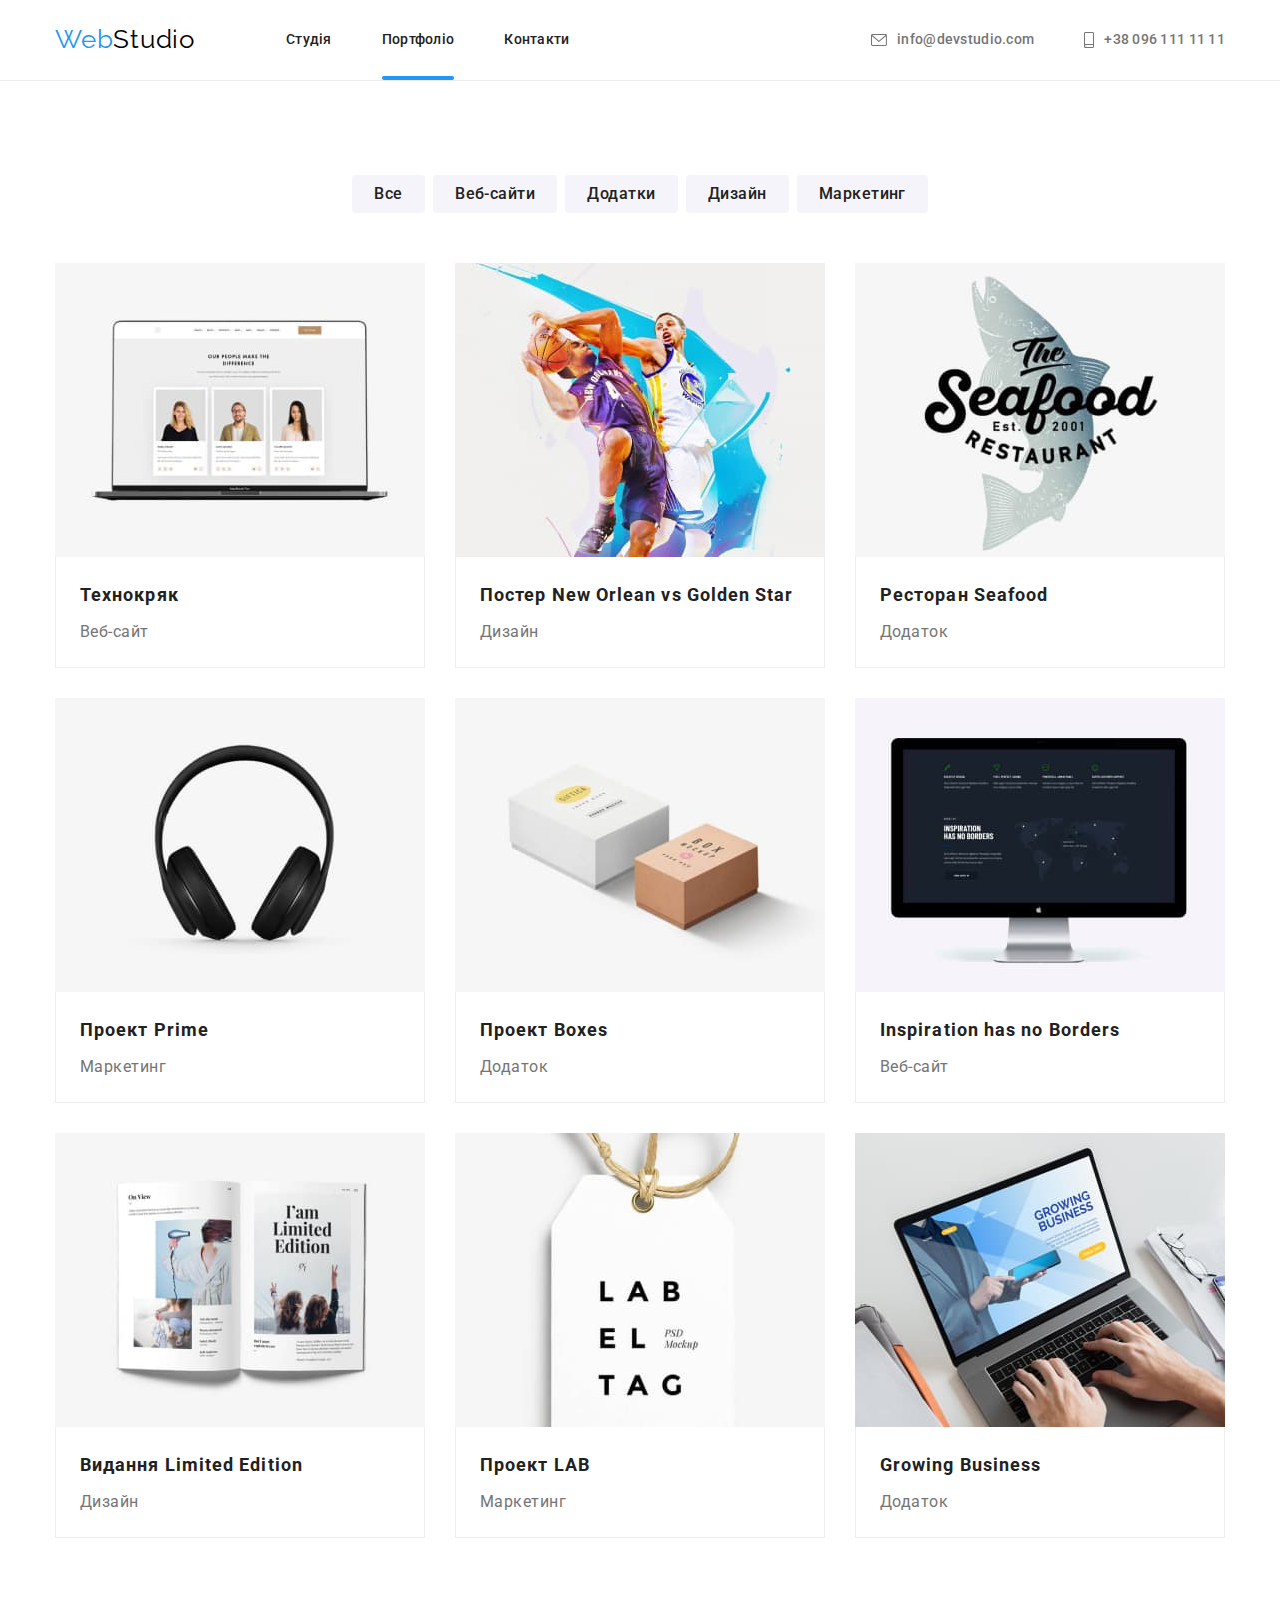
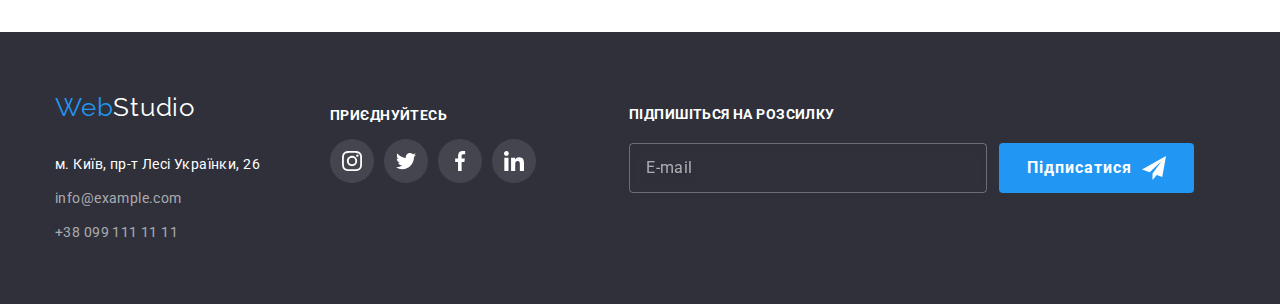
==== portfolio.html @ c50fd0b0 "Скопированы файлы с hw7" ====
<!DOCTYPE html>
<html lang="ru">

<head>
  <meta charset="UTF-8" />
  <meta http-equiv="X-UA-Compatible" content="IE=edge" />
  <meta name="viewport" content="width=device-width, initial-scale=1.0" />
  <title>Document</title>
  <link rel="preconnect" href="https://fonts.googleapis.com" />
  <link rel="preconnect" href="https://fonts.gstatic.com" crossorigin />
  <link href="https://fonts.googleapis.com/css2?family=Raleway:wght@700&family=Roboto:wght@400;500;700;900&display=swap"
    rel="stylesheet" />
  <link rel="stylesheet"
    href="https://cdnjs.cloudflare.com/ajax/libs/modern-normalize/1.0.0/modern-normalize.min.css" />
  <link rel="stylesheet" href="./css/main.min.css" />
</head>

<body>
  <!-- Основная шапка сайта -->
  <header class="header">
    <div class="container header__container">
      <a class="header__logo logo" href="./index.html">Web<span class="logo__part--black">Studio</span></a>
      <nav class="navigation">
        <ul class="navigation__list">
          <li><a class="navigation__link" href="./index.html">Студія</a></li>
          <li><a class="navigation__link navigation__link--current" href="">Портфоліо</a></li>
          <li><a class="navigation__link" href="">Контакти</a></li>
        </ul>
      </nav>
      <ul class="header__contacts contacts">
        <li>
          <a class="contacts__link" href="mailto:info@devstudio.com">
            <svg class="contacts__icon" width="16" height="12">
              <use href="./images/symbol-defs.svg#icon-letter"></use>
            </svg>
            info@devstudio.com</a>
        </li>
        <li><a class="contacts__link" href="tel:+380961111111">
            <svg class="contacts__icon" width="10" height="16">
              <use href="./images/symbol-defs.svg#icon-phone"></use>
            </svg>
            +38 096 111 11 11</a></li>
      </ul>
    </div>
  </header>
  <!-- Основной контент сайта -->
  <main>
    <section class="portfolio">
      <div class="container">
        <h1 class="portfolio__title is-hidden">Проекти</h1>
        <ul class="portfolio__btn-list btn-list">
          <li class="btn-list__item"><button type="button" class="button button__filter">Все</button></li>
          <li class="btn-list__item"><button type="button" class="button button__filter">Веб-сайти</button></li>
          <li class="btn-list__item"><button type="button" class="button button__filter">Додатки</button></li>
          <li class="btn-list__item"><button type="button" class="button button__filter">Дизайн</button></li>
          <li class="btn-list__item"><button type="button" class="button button__filter">Маркетинг</button></li>
        </ul>
        <ul class="portfolio__projects projects-list">
          <li class="projects-list__item">
            <a class="projects-list__link" href="">
              <div class="projects-list__holder">
                <img src="./images/img.jpg" alt="Экран ноутбука" width="370" />
                <div class="projects-list__overlay">
                  <p class="projects-list__overlay-text">Ресурс пропонує комплексні пропозиції з різним рівнем
                    функціоналу та сервісів.
                    Все це дозволить
                    відвідувачу отримати
                    вичерпні відомості про компанію чи приватну особу.</p>
                </div>
              </div>
              <div class="projects-list__box">
                <h2 class="projects-list__title">Технокряк</h2>
                <p class="projects-list__text">Веб-сайт</p>
              </div>
            </a>
          </li>
          <li class="projects-list__item">
            <a href="" class="projects-list__link">
              <div class="projects-list__holder"><img src="./images/img-1.jpg" alt="Два баскетболиста" width="370" />
                <div class="projects-list__overlay">
                  <p class="projects-list__overlay-text">Ресурс пропонує комплексні пропозиції з різним рівнем
                    функціоналу та сервісів.
                    Все це дозволить
                    відвідувачу отримати
                    вичерпні відомості про компанію чи приватну особу.</p>
                </div>
              </div>
              <div class="projects-list__box">
                <h2 class="projects-list__title">Постер New Orlean vs Golden Star</h2>
                <p class="projects-list__text">Дизайн</p>
              </div>
            </a>
          </li>
          <li class="projects-list__item">
            <a href="" class="projects-list__link">
              <div class="projects-list__holder"><img src="./images/img-2.jpg" alt="Логотип ресторана в виде рыбы"
                  width="370" />
                <div class="projects-list__overlay">
                  <p class="projects-list__overlay-text">Ресурс пропонує комплексні пропозиції з різним рівнем
                    функціоналу та сервісів.
                    Все це дозволить
                    відвідувачу отримати
                    вичерпні відомості про компанію чи приватну особу.</p>
                </div>
              </div>
              <div class="projects-list__box">
                <h2 class="projects-list__title">Ресторан Seafood</h2>
                <p class="projects-list__text">Додаток</p>
              </div>
            </a>
          </li>
          <li class="projects-list__item">
            <a href="" class="projects-list__link">
              <div class="projects-list__holder"><img src="./images/img-3.jpg" alt="Наушники" width="370" />
                <div class="projects-list__overlay">
                  <p class="projects-list__overlay-text">Ресурс пропонує комплексні пропозиції з різним рівнем
                    функціоналу та сервісів.
                    Все це дозволить
                    відвідувачу отримати
                    вичерпні відомості про компанію чи приватну особу.</p>
                </div>
              </div>
              <div class="projects-list__box">
                <h2 class="projects-list__title">Проект Prime</h2>
                <p class="projects-list__text">Маркетинг</p>
              </div>
            </a>
          </li>
          <li class="projects-list__item">
            <a href="" class="projects-list__link">
              <div class="projects-list__holder"><img src="./images/img-4.jpg" alt="Две коробочки" width="370" />
                <div class="projects-list__overlay">
                  <p class="projects-list__overlay-text">Ресурс пропонує комплексні пропозиції з різним рівнем
                    функціоналу та сервісів.
                    Все це дозволить
                    відвідувачу отримати
                    вичерпні відомості про компанію чи приватну особу.</p>
                </div>
              </div>
              <div class="projects-list__box">
                <h2 class="projects-list__title">Проект Boxes</h2>
                <p class="projects-list__text">Додаток</p>
              </div>
            </a>
          </li>
          <li class="projects-list__item">
            <a href="" class="projects-list__link">
              <div class="projects-list__holder"><img src="./images/img-5.jpg" alt="Монитор" width="370" />
                <div class="projects-list__overlay">
                  <p class="projects-list__overlay-text">Ресурс пропонує комплексні пропозиції з різним рівнем
                    функціоналу та сервісів.
                    Все це дозволить
                    відвідувачу отримати
                    вичерпні відомості про компанію чи приватну особу.</p>
                </div>
              </div>
              <div class="projects-list__box">
                <h2 class="projects-list__title">Inspiration has no Borders</h2>
                <p class="projects-list__text">Веб-сайт</p>
              </div>
            </a>
          </li>
          <li class="projects-list__item">
            <a href="" class="projects-list__link">
              <div class="projects-list__holder"><img src="./images/img-6.jpg" alt="Журнал" width="370" />
                <div class="projects-list__overlay">
                  <p class="projects-list__overlay-text">Ресурс пропонує комплексні пропозиції з різним рівнем
                    функціоналу та сервісів.
                    Все це дозволить
                    відвідувачу отримати
                    вичерпні відомості про компанію чи приватну особу.</p>
                </div>
              </div>
              <div class="projects-list__box">
                <h2 class="projects-list__title">Видання Limited Edition</h2>
                <p class="projects-list__text">Дизайн</p>
              </div>
            </a>
          </li>
          <li class="projects-list__item">
            <a href="" class="projects-list__link">
              <div class="projects-list__holder"><img src="./images/img-7.jpg" alt="Ярлык" width="370" />
                <div class="projects-list__overlay">
                  <p class="projects-list__overlay-text">Ресурс пропонує комплексні пропозиції з різним рівнем
                    функціоналу та сервісів.
                    Все це дозволить
                    відвідувачу отримати
                    вичерпні відомості про компанію чи приватну особу.</p>
                </div>
              </div>
              <div class="projects-list__box">
                <h2 class="projects-list__title">Проект LAB</h2>
                <p class="projects-list__text">Маркетинг</p>
              </div>
            </a>
          </li>
          <li class="projects-list__item">
            <a href="" class="projects-list__link">
              <div class="projects-list__holder"><img src="./images/img-8.jpg" alt="Ноутбук" width="370" />
                <div class="projects-list__overlay">
                  <p class="projects-list__overlay-text">Ресурс пропонує комплексні пропозиції з різним рівнем
                    функціоналу та сервісів.
                    Все це дозволить
                    відвідувачу отримати
                    вичерпні відомості про компанію чи приватну особу.</p>
                </div>
              </div>
              <div class="projects-list__box">
                <h2 class="projects-list__title">Growing Business</h2>
                <p class="projects-list__text">Додаток</p>
              </div>
            </a>
          </li>
        </ul>
      </div>
    </section>
  </main>
  <!-- Основной Футер (подвал) сайта-->
  <footer class="footer">
    <div class="container footer__container">
      <div class="footer__box">
        <a class="footer__logo logo" href="./index.html">Web<span class="logo__part--white">Studio</span></a>
        <address>
          <ul class="footer__contacts contacts-footer">
            <li class="contacts-footer__item"><a href="" class="contacts-footer__link contacts-footer__link--home">м.
                Київ,
                пр-т Лесі Українки, 26</a></li>
            <li class="contacts-footer__item"><a href="mailto:info@example.com"
                class="contacts-footer__link">info@example.com</a></li>
            <li class="contacts-footer__item"><a href="tel:+380991111111" class="contacts-footer__link ">+38 099 111 11
                11</a>
            </li>
          </ul>
        </address>
      </div>

      <div class="footer__media-box">
        <h2 class="footer__media-header">приєднуйтесь</h2>
        <ul class="soc-media footer__soc-media">
          <li class="soc-media__item">
            <a class="soc-media__link soc-media__link--brown" href="">
              <svg class="icon" width="20" height="20">
                <use href="./images/symbol-defs.svg#icon-instagram"></use>
              </svg>
            </a>
          </li>
          <li class="soc-media__item">
            <a class="soc-media__link soc-media__link--brown" href="">
              <svg class="icon" width="20" height="20">
                <use href="./images/symbol-defs.svg#icon-twitter"></use>
              </svg>
            </a>
          </li>
          <li class="soc-media__item">
            <a class="soc-media__link soc-media__link--brown" href="">
              <svg class="icon" width="20" height="20">
                <use href="./images/symbol-defs.svg#icon-facebook"></use>
              </svg>
            </a>
          </li>
          <li class="soc-media__item">
            <a class="soc-media__link soc-media__link--brown" href="">
              <svg class="icon" width="20" height="20">
                <use href="./images/symbol-defs.svg#icon-linkedin"></use>
              </svg>
            </a>
          </li>
        </ul>
      </div>
      <form class="footer__form form-footer" autocomplete="off">
        <h2 class="form-footer__title">Підпишіться на розсилку</h2>
        <div class="form-footer__holder">
          <label for="form-footer__email-lable">
            <input class="form-footer__input" type="email" name="email-footer" id="email-footer" placeholder="E-mail">
          </label>
          <button class="button form-footer__button" type="submit"><span>Підписатися</span>
            <svg class="button__icon" width="24" height="24">
              <use href="./images/symbol-defs.svg#icon-send"></use>
            </svg>
          </button>
        </div>
      </form>
    </div>
  </footer>


</body>

</html>
---- css/main.min.css ----
*,*::before,*::after{box-sizing:border-box}h1,h2,h3,p,ul{margin:0;padding:0}img{max-width:100%;display:block}*:focus{outline-color:var(--accent-color)}a{text-decoration:none}a{font-size:26px;line-height:1.2;letter-spacing:.03em;transition:color 250ms cubic-bezier(0.4, 0, 0.2, 1),fill 250ms cubic-bezier(0.4, 0, 0.2, 1),border 250ms cubic-bezier(0.4, 0, 0.2, 1),background-color 250ms cubic-bezier(0.4, 0, 0.2, 1),box-shadow 250ms cubic-bezier(0.4, 0, 0.2, 1)}ul{list-style-type:none}body{color:var(--title-text-color);background-color:var(--white-text-color);font-family:"Roboto",sans-serif}.container{max-width:1200px;margin:0 auto;padding:0 15px}.button{border:none;border-radius:4px;text-align:center}.section-header{font-size:36px;line-height:1.16;text-align:center;letter-spacing:.03em}.is-hidden{position:absolute;white-space:nowrap;width:1px;height:1px;overflow:hidden;border:0;padding:0;clip:rect(0 0 0 0);clip-path:inset(50%);margin:-1px}:root{--background-page-color: #e5e5e5;--title-text-color: #212121;--paragraph-text-color: #757575;--accent-color: #2196f3;--black-text-color: #000000;--white-text-color: #ffffff;--bgc-footer: #2f303a;--bgc-teams: #f5f4fa}.logo{color:var(--accent-color)}.header__logo,.footer__logo{font-family:"Raleway",sans-serif}.logo__part--black{color:var(--black-text-color)}.logo__part--white{color:var(--white-text-color)}.header{padding:24px 0 25px 0;border-bottom:1px solid #ececec}.header__container{display:flex;align-items:center}.navigation__list{margin-left:91px;display:flex}.navigation__list>*:not(:last-child){margin-right:50px}.navigation__link--current{position:relative;color:var(--accent-color)}.navigation__link--current::after{position:absolute;bottom:-1px;left:0;width:100%;height:4px;border-radius:2px;content:"";background-color:var(--accent-color)}.navigation__link{padding:32px 0;font-weight:500;font-size:14px;line-height:1.14;letter-spacing:.02em;color:var(--title-text-color)}.navigation__link:hover{color:var(--accent-color)}.navigation__link:focus{color:var(--accent-color)}.header__contacts{display:flex;margin-left:auto}.header__contacts>*:not(:last-child){margin-right:50px}.contacts__link{display:flex;align-items:center;font-weight:500;font-size:14px;line-height:1.14;letter-spacing:.02em;color:var(--paragraph-text-color);fill:var(--paragraph-text-color)}.contacts__icon{margin-right:10px}.contacts__link:focus,.contacts__link:hover{color:var(--accent-color);fill:var(--accent-color)}.hero{margin:0 auto;padding:200px 0;max-width:1600px;background-color:var(--bgc-footer);text-align:center;background-image:linear-gradient(to right, rgba(47, 48, 58, 0.4), rgba(47, 48, 58, 0.4)),url(../images/bg-hero.jpg);background-repeat:no-repeat;background-size:cover;background-position:center}.hero__main-title{font-weight:900;font-size:44px;line-height:1.4;letter-spacing:.06em;text-transform:uppercase;color:var(--white-text-color)}.hero__button{margin-top:30px;padding:10px 32px}.hero__button{background-color:var(--accent-color);color:var(--white-text-color);font-weight:700;font-size:16px;line-height:1.87;align-items:center;letter-spacing:.06em;cursor:pointer}.qualities{padding:94px 0}.qualities__list{display:flex}.qualities__box{display:flex;align-items:center;justify-content:center;height:120px;margin-bottom:30px;border-radius:4px;background-color:var(--bgc-teams)}.qualities__icon{height:70px;width:70px}.qualities__item{width:calc((100% - 90px)/4)}.qualities__item:not(:last-child){margin-right:30px}.qualities__sub-title{font-size:14px;line-height:1.14;letter-spacing:.03em;text-transform:uppercase}.qualities__text{margin-top:10px;color:var(--paragraph-text-color);font-weight:normal;font-size:14px;line-height:1.7;letter-spacing:.03em}.we-doing{padding-bottom:94px}.we-doing__list{display:flex;margin-top:50px}.we-doing__item{position:relative}.we-doing__item:not(:last-child){margin-right:30px}.we-doing__text{position:absolute;display:flex;align-items:center;justify-content:center;bottom:0;left:0;width:100%;height:70px;color:#fff;background:rgba(47,48,58,.8);text-transform:uppercase;font-weight:700;font-size:14px;line-height:1.14;text-align:center;letter-spacing:.03em}.our-team{padding-top:94px;padding-bottom:94px;background-color:var(--bgc-teams)}.teams{margin-top:50px;display:flex}.teams__item{width:calc((100% - 90px)/4);text-align:center;background:var(--white-text-color);box-shadow:0px 1px 3px rgba(0,0,0,.12),0px 1px 1px rgba(0,0,0,.14),0px 2px 1px rgba(0,0,0,.2);border-radius:0px 0px 4px 4px}.teams__item:not(:last-child){margin-right:30px}.teams__box{padding:30px 32px}.teams__title{font-weight:500;font-size:16px;line-height:1.18;letter-spacing:.03em}.teams__text{margin-top:10px;font-size:16px;line-height:1.18;letter-spacing:.03em;color:var(--paragraph-text-color)}.soc-media{display:flex;margin-top:16px}.soc-media__link{display:flex;align-items:center;justify-content:center;height:44px;width:44px;background-color:var(--white-text-color);border-radius:50%;fill:#afb1b8}.soc-media__link:hover{background-color:var(--accent-color);fill:var(--white-text-color);outline:none}.soc-media__link:focus{background-color:var(--accent-color);fill:var(--white-text-color);outline:none}.soc-media__item:not(:last-child){margin-right:10px}.clients{padding:94px 0}.clients__labels{display:flex;margin-top:50px}.clients__item:not(:last-child){margin-right:30px}.clients__link{display:flex;align-items:center;justify-content:center;height:92px;width:170px;border:1px solid #afb1b8;border-radius:4px;fill:#afb1b8}.clients__link:hover{fill:var(--accent-color);border:1px solid var(--accent-color);outline:none}.clients__link:hover{fill:var(--accent-color);border:1px solid var(--accent-color);outline:none}.footer{padding:60px 0;background-color:var(--bgc-footer)}.footer__container{display:flex}.footer__box{margin-right:70px}.footer__media-box{padding-top:15px}.soc-media__link--brown{fill:var(--white-text-color);background-color:rgba(255,255,255,.1)}.footer__media-header{font-family:"Roboto";font-style:normal;font-weight:700;font-size:14px;line-height:16px;letter-spacing:.03em;text-transform:uppercase;color:#fff}.footer__contacts{margin-top:30px}.footer__contacts>*:not(:last-child){margin-bottom:10px}.contacts-footer__link{font-style:normal;font-size:14px;line-height:1.7;letter-spacing:.03em;color:rgba(255,255,255,.6)}.contacts-footer__link--home{color:var(--white-text-color)}.contacts-footer__link:hover{color:var(--accent-color)}.contacts-footer__link:focus{color:var(--accent-color)}.footer__form{padding-top:15px;margin-left:93px}.form-footer__title{font-size:14px;line-height:1.14;letter-spacing:.03em;text-transform:uppercase;color:var(--white-text-color);margin-bottom:20px}.form-footer__button{padding:10px 28px;display:flex;align-items:center;cursor:pointer;margin:0 auto;background-color:var(--accent-color);padding:10px 28px;font-weight:700;font-size:16px;line-height:1.88;letter-spacing:.06em;color:var(--white-text-color)}.button__icon{margin-left:10px;fill:var(--white-text-color)}.form-footer__holder{display:flex}.form-footer__input{padding:15px 0;padding-left:16px;width:358px;margin-right:12px;border:1px solid rgba(255,255,255,.3);box-sizing:border-box;filter:drop-shadow(0px 4px 4px rgba(0, 0, 0, 0.15));border-radius:4px;background-color:inherit;color:var(--white-text-color);filter:drop-shadow(0px 4px 4px rgba(0, 0, 0, 0.15));border-radius:4px}.form-footer__input::placeholder{font-size:16px;line-height:1.25;display:flex;align-items:center;letter-spacing:.03em;color:rgba(255,255,255,.6)}.portfolio{padding:94px 0}.btn-list{display:flex;justify-content:center;margin-bottom:50px}.btn-list__item:not(:last-child){margin-right:8px}.button__filter{min-width:73px;padding:6px 22px;background-color:#f5f4fa;color:#212121;font-weight:500;font-size:16px;line-height:1.62;letter-spacing:.03em;transition:color 250ms cubic-bezier(0.4, 0, 0.2, 1),border 250ms cubic-bezier(0.4, 0, 0.2, 1),background-color 250ms cubic-bezier(0.4, 0, 0.2, 1),box-shadow 250ms cubic-bezier(0.4, 0, 0.2, 1)}.button__filter:hover,.button__filter:focus{cursor:pointer;box-shadow:0px 3px 1px rgba(0,0,0,.1),0px 1px 2px rgba(0,0,0,.08),0px 2px 2px rgba(0,0,0,.12);background-color:var(--accent-color);color:var(--white-text-color)}.portfolio__projects{display:flex;flex-wrap:wrap;margin:-15px}.projects-list__item{width:370px;margin:15px}.projects-list__box{padding:20px 24px;border:1px solid #eee;border-top:none}.projects-list__title{font-size:18px;line-height:2;letter-spacing:.06em;color:#212121}.projects-list__text{margin-top:4px;font-size:16px;line-height:1.87;letter-spacing:.03em;color:var(--paragraph-text-color)}.projects-list__link{display:block}.projects-list__link:focus,.projects-list__link:hover{box-shadow:0px 1px 1px rgba(0,0,0,.12),0px 4px 4px rgba(0,0,0,.06),1px 4px 6px rgba(0,0,0,.16)}.projects-list__link:focus .projects-list__overlay,.projects-list__link:hover .projects-list__overlay{transform:translateY(-100%)}.projects-list__holder{position:relative;overflow:hidden}.projects-list__overlay{position:absolute;padding:63px 24px;top:100%;left:0;transition:transform 250ms cubic-bezier(0.4, 0, 0.2, 1);background:rgba(33,150,243,.9)}.projects-list__overlay-text{font-family:"Roboto";font-style:normal;font-weight:400;font-size:18px;line-height:28px;letter-spacing:.03em;color:#fff}.backdrop{position:fixed;top:0;left:0;width:100%;height:100%;opacity:1;background:rgba(0,0,0,.2);transition:opacity 250ms cubic-bezier(0.4, 0, 0.2, 1)}.backdrop--closed{opacity:0;pointer-events:none}.modal{padding:40px;position:absolute;min-width:528px;min-height:581px;background-color:var(--white-text-color);top:50%;left:50%;transform:translate(-50%, -50%) scale(1);transition:transform 250ms cubic-bezier(0.4, 0, 0.2, 1)}.backdrop--closed .modal{transform:translate(-50%, -50%) scale(1.1)}.form-hero__box{margin-top:4px;position:relative}.form-hero__item:not(:last-child){margin-bottom:10px}.form-hero__list{margin-bottom:20px}.form-hero__icon{position:absolute;top:11px;left:12px}.form-hero__input{height:40px;padding-left:42px;width:100%;border:1px solid rgba(33,33,33,.2);border-radius:4px}.form-hero__icon{fill:inherit;transition:fill 250ms cubic-bezier(0.4, 0, 0.2, 1)}.form-hero__input:focus+.form-hero__icon{fill:var(--accent-color)}.form-hero__label{font-size:12px;line-height:1,16;letter-spacing:.01em;color:var(--paragraph-text-color)}.form-hero__label:hover{cursor:pointer}.form-hero__label:focus{cursor:pointer}.form-hero__textarea-comment{width:100%;resize:none;border:1px solid rgba(33,33,33,.2);border-radius:4px;padding:12px 16px;height:120px;margin-top:4px}.form-hero__textarea-comment::placeholder{font-size:12px;line-height:14px;letter-spacing:.01em;color:rgba(117,117,117,.5)}.form-hero__title{font-size:20px;line-height:1,15;text-align:center;letter-spacing:.03em;color:#212121;margin-bottom:12px}.checkbox__link{font-size:14px;line-height:1.71;letter-spacing:.03em;text-decoration-line:underline;color:#2196f3}.checkbox__text{font-size:14px;line-height:1.71;letter-spacing:.03em;color:#757575;margin-left:10px}.checkbox__cust-checkbox{position:absolute;display:flex;align-items:center;justify-content:center;width:16px;height:15px;background-color:red;left:19px;background:var(--white-text-color);border:2px solid #212121;border-radius:2px}.form-hero__lable{position:relative;margin:0 auto;display:flex;align-items:center;justify-content:center}.form-hero__lable:hover{cursor:pointer}.checkbox:checked~.checkbox__cust-checkbox{background-color:var(--accent-color);border:none}.checkbox__icon{fill:#fff}.modal__btn-close{position:absolute;display:flex;align-items:center;justify-content:center;width:30px;height:30px;right:8px;top:8px;border-radius:50%;border:1px solid rgba(0,0,0,.1);cursor:pointer;transition:fill 250ms cubic-bezier(0.4, 0, 0.2, 1);background-color:var(--white-text-color)}.modal__btn-close:hover{fill:var(--accent-color)}.form-hero__btn-submit{cursor:pointer;display:block;margin:0 auto;margin-top:30px;background-color:var(--accent-color);padding:10px 52px;font-weight:700;font-size:16px;line-height:1.88;letter-spacing:.06em;color:#fff}/*# sourceMappingURL=main.min.css.map */
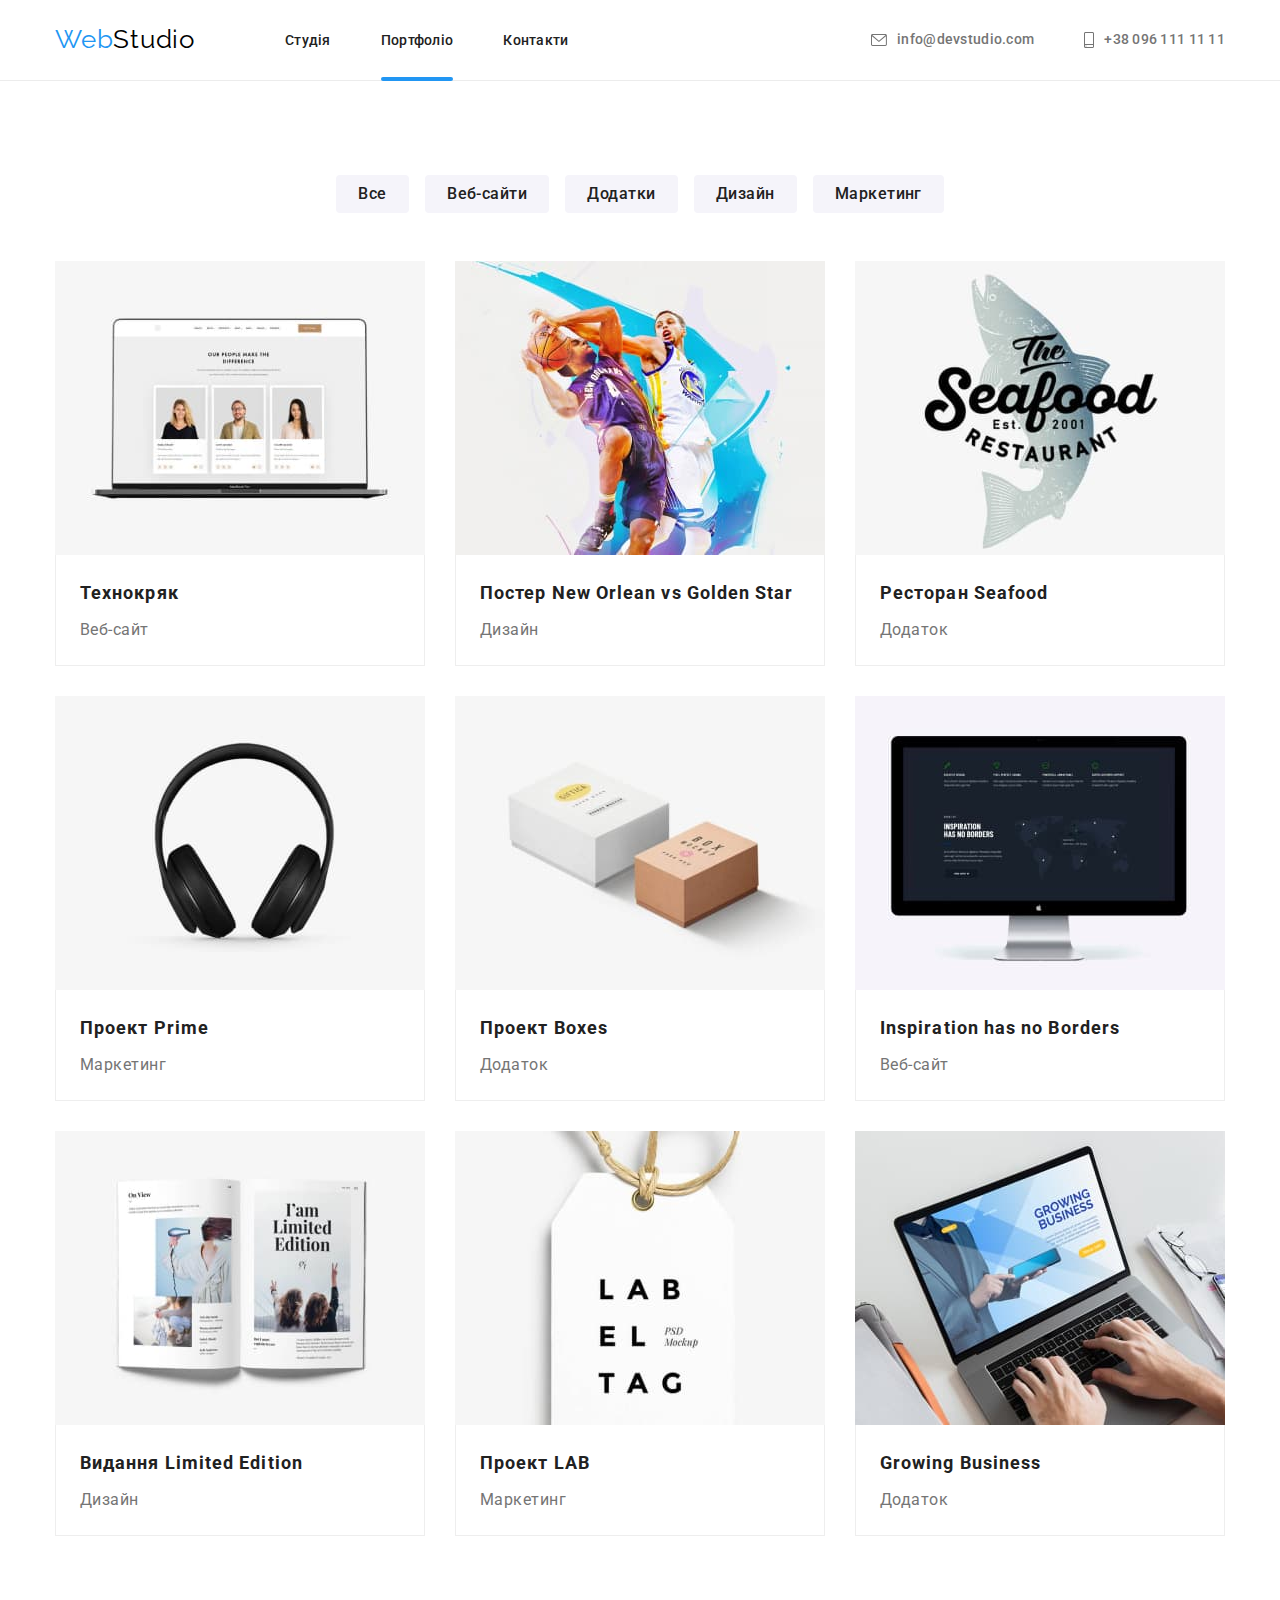
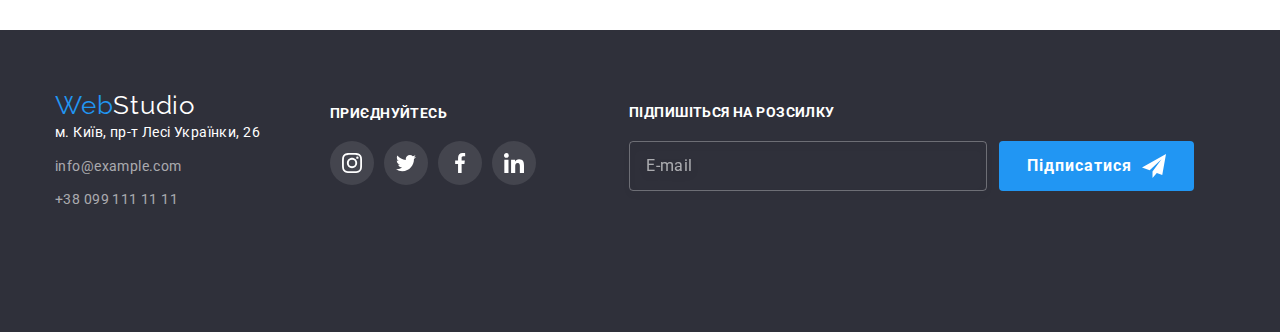
==== commit 330fa65f: "Добавлена адаптивная верстка" ====
--- a/portfolio.html
+++ b/portfolio.html
@@ -41,6 +41,41 @@
             </svg>
             +38 096 111 11 11</a></li>
       </ul>
+
+
+      <button data-menu-button class="header__burger-btn button burger-btn" aria-expanded="false" aria-controls=""
+        type="button">
+        <svg class="burger-btn__icon" width="40" height="40">
+          <use class="burger-btn__burger-icon" href="./images/symbol-defs.svg#icon-burger"></use>
+          <use class="burger-btn__close-icon" href="./images/symbol-defs.svg#icon-close"></use>
+        </svg>
+      </button>
+
+      <div class="header__mob-menu" data-menu id="mob-menu-container">
+        <nav class="mob-menu__navigation">
+          <ul class="mob-menu__list">
+            <li class="mob-menu__item"><a class="mob-menu__link" href="./index.html">Студія</a></li>
+            <li class="mob-menu__item"><a class="mob-menu__link mob-menu__link--current" href="">Портфоліо</a></li>
+            <li class="mob-menu__item"><a class="mob-menu__link" href="">Контакти</a></li>
+          </ul>
+        </nav>
+        <div class="mob-menu__box">
+          <ul class="mob-menu__contacts contacts">
+            <li>
+              <a class="contacts__link" href="mailto:info@devstudio.com">
+                info@devstudio.com</a>
+            </li>
+            <li><a class="contacts__link" href="tel:+380961111111">
+                +38 096 111 11 11</a></li>
+          </ul>
+          <ul class="mob-menu__soc-media">
+            <li><a href="">Instagram</a></li>
+            <li><a href="">Twitter</a></li>
+            <li><a href="">Facebook</a></li>
+            <li><a href="">Linkedin</a></li>
+          </ul>
+        </div>
+      </div>
     </div>
   </header>
   <!-- Основной контент сайта -->
@@ -51,9 +86,10 @@
         <ul class="portfolio__btn-list btn-list">
           <li class="btn-list__item"><button type="button" class="button button__filter">Все</button></li>
           <li class="btn-list__item"><button type="button" class="button button__filter">Веб-сайти</button></li>
-          <li class="btn-list__item"><button type="button" class="button button__filter">Додатки</button></li>
+          <li class="btn-list__item asdasdas"><button type="button" class="button button__filter">Додатки</button></li>
           <li class="btn-list__item"><button type="button" class="button button__filter">Дизайн</button></li>
-          <li class="btn-list__item"><button type="button" class="button button__filter">Маркетинг</button></li>
+          <li class="btn-list__item"><button type="button" class="button button__filter">Маркетинг</button>
+          </li>
         </ul>
         <ul class="portfolio__projects projects-list">
           <li class="projects-list__item">
@@ -283,7 +319,7 @@
     </div>
   </footer>
 
-
+  <script src="./js/mob-menu.js"></script>
 </body>
 
 </html>--- a/css/main.min.css
+++ b/css/main.min.css
@@ -1 +1 @@
-*,*::before,*::after{box-sizing:border-box}h1,h2,h3,p,ul{margin:0;padding:0}img{max-width:100%;display:block}*:focus{outline-color:var(--accent-color)}a{text-decoration:none}a{font-size:26px;line-height:1.2;letter-spacing:.03em;transition:color 250ms cubic-bezier(0.4, 0, 0.2, 1),fill 250ms cubic-bezier(0.4, 0, 0.2, 1),border 250ms cubic-bezier(0.4, 0, 0.2, 1),background-color 250ms cubic-bezier(0.4, 0, 0.2, 1),box-shadow 250ms cubic-bezier(0.4, 0, 0.2, 1)}ul{list-style-type:none}body{color:var(--title-text-color);background-color:var(--white-text-color);font-family:"Roboto",sans-serif}.container{max-width:1200px;margin:0 auto;padding:0 15px}.button{border:none;border-radius:4px;text-align:center}.section-header{font-size:36px;line-height:1.16;text-align:center;letter-spacing:.03em}.is-hidden{position:absolute;white-space:nowrap;width:1px;height:1px;overflow:hidden;border:0;padding:0;clip:rect(0 0 0 0);clip-path:inset(50%);margin:-1px}:root{--background-page-color: #e5e5e5;--title-text-color: #212121;--paragraph-text-color: #757575;--accent-color: #2196f3;--black-text-color: #000000;--white-text-color: #ffffff;--bgc-footer: #2f303a;--bgc-teams: #f5f4fa}.logo{color:var(--accent-color)}.header__logo,.footer__logo{font-family:"Raleway",sans-serif}.logo__part--black{color:var(--black-text-color)}.logo__part--white{color:var(--white-text-color)}.header{padding:24px 0 25px 0;border-bottom:1px solid #ececec}.header__container{display:flex;align-items:center}.navigation__list{margin-left:91px;display:flex}.navigation__list>*:not(:last-child){margin-right:50px}.navigation__link--current{position:relative;color:var(--accent-color)}.navigation__link--current::after{position:absolute;bottom:-1px;left:0;width:100%;height:4px;border-radius:2px;content:"";background-color:var(--accent-color)}.navigation__link{padding:32px 0;font-weight:500;font-size:14px;line-height:1.14;letter-spacing:.02em;color:var(--title-text-color)}.navigation__link:hover{color:var(--accent-color)}.navigation__link:focus{color:var(--accent-color)}.header__contacts{display:flex;margin-left:auto}.header__contacts>*:not(:last-child){margin-right:50px}.contacts__link{display:flex;align-items:center;font-weight:500;font-size:14px;line-height:1.14;letter-spacing:.02em;color:var(--paragraph-text-color);fill:var(--paragraph-text-color)}.contacts__icon{margin-right:10px}.contacts__link:focus,.contacts__link:hover{color:var(--accent-color);fill:var(--accent-color)}.hero{margin:0 auto;padding:200px 0;max-width:1600px;background-color:var(--bgc-footer);text-align:center;background-image:linear-gradient(to right, rgba(47, 48, 58, 0.4), rgba(47, 48, 58, 0.4)),url(../images/bg-hero.jpg);background-repeat:no-repeat;background-size:cover;background-position:center}.hero__main-title{font-weight:900;font-size:44px;line-height:1.4;letter-spacing:.06em;text-transform:uppercase;color:var(--white-text-color)}.hero__button{margin-top:30px;padding:10px 32px}.hero__button{background-color:var(--accent-color);color:var(--white-text-color);font-weight:700;font-size:16px;line-height:1.87;align-items:center;letter-spacing:.06em;cursor:pointer}.qualities{padding:94px 0}.qualities__list{display:flex}.qualities__box{display:flex;align-items:center;justify-content:center;height:120px;margin-bottom:30px;border-radius:4px;background-color:var(--bgc-teams)}.qualities__icon{height:70px;width:70px}.qualities__item{width:calc((100% - 90px)/4)}.qualities__item:not(:last-child){margin-right:30px}.qualities__sub-title{font-size:14px;line-height:1.14;letter-spacing:.03em;text-transform:uppercase}.qualities__text{margin-top:10px;color:var(--paragraph-text-color);font-weight:normal;font-size:14px;line-height:1.7;letter-spacing:.03em}.we-doing{padding-bottom:94px}.we-doing__list{display:flex;margin-top:50px}.we-doing__item{position:relative}.we-doing__item:not(:last-child){margin-right:30px}.we-doing__text{position:absolute;display:flex;align-items:center;justify-content:center;bottom:0;left:0;width:100%;height:70px;color:#fff;background:rgba(47,48,58,.8);text-transform:uppercase;font-weight:700;font-size:14px;line-height:1.14;text-align:center;letter-spacing:.03em}.our-team{padding-top:94px;padding-bottom:94px;background-color:var(--bgc-teams)}.teams{margin-top:50px;display:flex}.teams__item{width:calc((100% - 90px)/4);text-align:center;background:var(--white-text-color);box-shadow:0px 1px 3px rgba(0,0,0,.12),0px 1px 1px rgba(0,0,0,.14),0px 2px 1px rgba(0,0,0,.2);border-radius:0px 0px 4px 4px}.teams__item:not(:last-child){margin-right:30px}.teams__box{padding:30px 32px}.teams__title{font-weight:500;font-size:16px;line-height:1.18;letter-spacing:.03em}.teams__text{margin-top:10px;font-size:16px;line-height:1.18;letter-spacing:.03em;color:var(--paragraph-text-color)}.soc-media{display:flex;margin-top:16px}.soc-media__link{display:flex;align-items:center;justify-content:center;height:44px;width:44px;background-color:var(--white-text-color);border-radius:50%;fill:#afb1b8}.soc-media__link:hover{background-color:var(--accent-color);fill:var(--white-text-color);outline:none}.soc-media__link:focus{background-color:var(--accent-color);fill:var(--white-text-color);outline:none}.soc-media__item:not(:last-child){margin-right:10px}.clients{padding:94px 0}.clients__labels{display:flex;margin-top:50px}.clients__item:not(:last-child){margin-right:30px}.clients__link{display:flex;align-items:center;justify-content:center;height:92px;width:170px;border:1px solid #afb1b8;border-radius:4px;fill:#afb1b8}.clients__link:hover{fill:var(--accent-color);border:1px solid var(--accent-color);outline:none}.clients__link:hover{fill:var(--accent-color);border:1px solid var(--accent-color);outline:none}.footer{padding:60px 0;background-color:var(--bgc-footer)}.footer__container{display:flex}.footer__box{margin-right:70px}.footer__media-box{padding-top:15px}.soc-media__link--brown{fill:var(--white-text-color);background-color:rgba(255,255,255,.1)}.footer__media-header{font-family:"Roboto";font-style:normal;font-weight:700;font-size:14px;line-height:16px;letter-spacing:.03em;text-transform:uppercase;color:#fff}.footer__contacts{margin-top:30px}.footer__contacts>*:not(:last-child){margin-bottom:10px}.contacts-footer__link{font-style:normal;font-size:14px;line-height:1.7;letter-spacing:.03em;color:rgba(255,255,255,.6)}.contacts-footer__link--home{color:var(--white-text-color)}.contacts-footer__link:hover{color:var(--accent-color)}.contacts-footer__link:focus{color:var(--accent-color)}.footer__form{padding-top:15px;margin-left:93px}.form-footer__title{font-size:14px;line-height:1.14;letter-spacing:.03em;text-transform:uppercase;color:var(--white-text-color);margin-bottom:20px}.form-footer__button{padding:10px 28px;display:flex;align-items:center;cursor:pointer;margin:0 auto;background-color:var(--accent-color);padding:10px 28px;font-weight:700;font-size:16px;line-height:1.88;letter-spacing:.06em;color:var(--white-text-color)}.button__icon{margin-left:10px;fill:var(--white-text-color)}.form-footer__holder{display:flex}.form-footer__input{padding:15px 0;padding-left:16px;width:358px;margin-right:12px;border:1px solid rgba(255,255,255,.3);box-sizing:border-box;filter:drop-shadow(0px 4px 4px rgba(0, 0, 0, 0.15));border-radius:4px;background-color:inherit;color:var(--white-text-color);filter:drop-shadow(0px 4px 4px rgba(0, 0, 0, 0.15));border-radius:4px}.form-footer__input::placeholder{font-size:16px;line-height:1.25;display:flex;align-items:center;letter-spacing:.03em;color:rgba(255,255,255,.6)}.portfolio{padding:94px 0}.btn-list{display:flex;justify-content:center;margin-bottom:50px}.btn-list__item:not(:last-child){margin-right:8px}.button__filter{min-width:73px;padding:6px 22px;background-color:#f5f4fa;color:#212121;font-weight:500;font-size:16px;line-height:1.62;letter-spacing:.03em;transition:color 250ms cubic-bezier(0.4, 0, 0.2, 1),border 250ms cubic-bezier(0.4, 0, 0.2, 1),background-color 250ms cubic-bezier(0.4, 0, 0.2, 1),box-shadow 250ms cubic-bezier(0.4, 0, 0.2, 1)}.button__filter:hover,.button__filter:focus{cursor:pointer;box-shadow:0px 3px 1px rgba(0,0,0,.1),0px 1px 2px rgba(0,0,0,.08),0px 2px 2px rgba(0,0,0,.12);background-color:var(--accent-color);color:var(--white-text-color)}.portfolio__projects{display:flex;flex-wrap:wrap;margin:-15px}.projects-list__item{width:370px;margin:15px}.projects-list__box{padding:20px 24px;border:1px solid #eee;border-top:none}.projects-list__title{font-size:18px;line-height:2;letter-spacing:.06em;color:#212121}.projects-list__text{margin-top:4px;font-size:16px;line-height:1.87;letter-spacing:.03em;color:var(--paragraph-text-color)}.projects-list__link{display:block}.projects-list__link:focus,.projects-list__link:hover{box-shadow:0px 1px 1px rgba(0,0,0,.12),0px 4px 4px rgba(0,0,0,.06),1px 4px 6px rgba(0,0,0,.16)}.projects-list__link:focus .projects-list__overlay,.projects-list__link:hover .projects-list__overlay{transform:translateY(-100%)}.projects-list__holder{position:relative;overflow:hidden}.projects-list__overlay{position:absolute;padding:63px 24px;top:100%;left:0;transition:transform 250ms cubic-bezier(0.4, 0, 0.2, 1);background:rgba(33,150,243,.9)}.projects-list__overlay-text{font-family:"Roboto";font-style:normal;font-weight:400;font-size:18px;line-height:28px;letter-spacing:.03em;color:#fff}.backdrop{position:fixed;top:0;left:0;width:100%;height:100%;opacity:1;background:rgba(0,0,0,.2);transition:opacity 250ms cubic-bezier(0.4, 0, 0.2, 1)}.backdrop--closed{opacity:0;pointer-events:none}.modal{padding:40px;position:absolute;min-width:528px;min-height:581px;background-color:var(--white-text-color);top:50%;left:50%;transform:translate(-50%, -50%) scale(1);transition:transform 250ms cubic-bezier(0.4, 0, 0.2, 1)}.backdrop--closed .modal{transform:translate(-50%, -50%) scale(1.1)}.form-hero__box{margin-top:4px;position:relative}.form-hero__item:not(:last-child){margin-bottom:10px}.form-hero__list{margin-bottom:20px}.form-hero__icon{position:absolute;top:11px;left:12px}.form-hero__input{height:40px;padding-left:42px;width:100%;border:1px solid rgba(33,33,33,.2);border-radius:4px}.form-hero__icon{fill:inherit;transition:fill 250ms cubic-bezier(0.4, 0, 0.2, 1)}.form-hero__input:focus+.form-hero__icon{fill:var(--accent-color)}.form-hero__label{font-size:12px;line-height:1,16;letter-spacing:.01em;color:var(--paragraph-text-color)}.form-hero__label:hover{cursor:pointer}.form-hero__label:focus{cursor:pointer}.form-hero__textarea-comment{width:100%;resize:none;border:1px solid rgba(33,33,33,.2);border-radius:4px;padding:12px 16px;height:120px;margin-top:4px}.form-hero__textarea-comment::placeholder{font-size:12px;line-height:14px;letter-spacing:.01em;color:rgba(117,117,117,.5)}.form-hero__title{font-size:20px;line-height:1,15;text-align:center;letter-spacing:.03em;color:#212121;margin-bottom:12px}.checkbox__link{font-size:14px;line-height:1.71;letter-spacing:.03em;text-decoration-line:underline;color:#2196f3}.checkbox__text{font-size:14px;line-height:1.71;letter-spacing:.03em;color:#757575;margin-left:10px}.checkbox__cust-checkbox{position:absolute;display:flex;align-items:center;justify-content:center;width:16px;height:15px;background-color:red;left:19px;background:var(--white-text-color);border:2px solid #212121;border-radius:2px}.form-hero__lable{position:relative;margin:0 auto;display:flex;align-items:center;justify-content:center}.form-hero__lable:hover{cursor:pointer}.checkbox:checked~.checkbox__cust-checkbox{background-color:var(--accent-color);border:none}.checkbox__icon{fill:#fff}.modal__btn-close{position:absolute;display:flex;align-items:center;justify-content:center;width:30px;height:30px;right:8px;top:8px;border-radius:50%;border:1px solid rgba(0,0,0,.1);cursor:pointer;transition:fill 250ms cubic-bezier(0.4, 0, 0.2, 1);background-color:var(--white-text-color)}.modal__btn-close:hover{fill:var(--accent-color)}.form-hero__btn-submit{cursor:pointer;display:block;margin:0 auto;margin-top:30px;background-color:var(--accent-color);padding:10px 52px;font-weight:700;font-size:16px;line-height:1.88;letter-spacing:.06em;color:#fff}/*# sourceMappingURL=main.min.css.map */+*,*::before,*::after{box-sizing:border-box}h1,h2,h3,p,ul{margin:0;padding:0}img{max-width:100%;display:block}*:focus{outline-color:var(--accent-color)}a{text-decoration:none}a{font-size:26px;line-height:1.2;letter-spacing:.03em;transition:color 250ms cubic-bezier(0.4, 0, 0.2, 1),fill 250ms cubic-bezier(0.4, 0, 0.2, 1),border 250ms cubic-bezier(0.4, 0, 0.2, 1),background-color 250ms cubic-bezier(0.4, 0, 0.2, 1),box-shadow 250ms cubic-bezier(0.4, 0, 0.2, 1)}ul{list-style-type:none}body{color:var(--title-text-color);background-color:var(--white-text-color);font-family:"Roboto",sans-serif}body.mob-menu-open{overflow:hidden}body.modal-open{overflow:hidden}.container{max-width:480px;margin:0 auto;padding:0 15px}@media screen and (min-width: 768px){.container{max-width:768px}}@media screen and (min-width: 1200px){.container{max-width:1200px}}.button{border:none;border-radius:4px;text-align:center;background-color:#fff}.section-header{margin-bottom:30px;font-size:36px;line-height:1.16;text-align:center;letter-spacing:.03em}@media screen and (min-width: 1200px){.section-header{margin-bottom:50px}}.is-hidden{position:absolute;white-space:nowrap;width:1px;height:1px;overflow:hidden;border:0;padding:0;clip:rect(0 0 0 0);clip-path:inset(50%);margin:-1px}:root{--background-page-color: #e5e5e5;--title-text-color: #212121;--paragraph-text-color: #757575;--accent-color: #2196f3;--black-text-color: #000000;--white-text-color: #ffffff;--bgc-footer: #2f303a;--bgc-teams: #f5f4fa}.logo{color:var(--accent-color)}.header__logo,.footer__logo{font-family:"Raleway",sans-serif}.logo__part--black{color:var(--black-text-color)}.logo__part--white{color:var(--white-text-color)}@media screen and (min-width: 768px){.header{border-bottom:1px solid #ececec}}.header__container{display:flex;align-items:center}@media screen and (min-width: 768px)and (max-width: 1199px){.header__container{padding:22px 0}}.header__mob-menu{z-index:2;display:none}@media screen and (max-width: 767px){.header__mob-menu--is-open{position:fixed;width:100%;height:100vh;background-color:#fff;display:flex;flex-direction:column;justify-content:space-between;top:0;left:0;padding:48px 40px;transform:translateX(0)}}.mob-menu__item:not(:last-child){margin-bottom:32px}.mob-menu__link{font-weight:500;font-size:40px;line-height:47px;letter-spacing:.02em;color:#212121}.mob-menu__link--current{color:var(--accent-color)}.mob-menu__contacts{display:flex;flex-direction:column-reverse}.mob-menu__contacts li:last-child a{font-weight:500;font-size:34px;line-height:1.33;letter-spacing:.02em;color:#2196f3}.mob-menu__contacts li{margin-top:32px}.mob-menu__contacts li:first-child a{font-weight:500;font-size:24px;line-height:1.16;letter-spacing:.02em;color:#757575}.mob-menu__soc-media{margin-top:64px}.mob-menu__soc-media li{display:inline-block}.mob-menu__soc-media li:not(:last-child){padding-right:10px;border-right:1px solid rgba(33,33,33,.2)}.mob-menu__soc-media li:not(:first-child){padding-left:10px}.mob-menu__soc-media a{font-weight:500;font-size:18px;line-height:1.22;letter-spacing:.02em;color:#2196f3}@media screen and (max-width: 767px){.navigation{display:none}}.header__burger-btn{margin-left:auto;z-index:3}.header__burger-btn+.header__mob-menu{transform:translateX(0)}.header__burger-btn .burger-btn__close-icon{display:none}.header__burger-btn--is-open .burger-btn__close-icon{display:block}.header__burger-btn--is-open .burger-btn__burger-icon{display:none}@media screen and (min-width: 768px){.header__burger-btn{display:none}}.header__burger-btn:hover .burger-btn__icon{fill:#2196f3}.header__burger-btn .burger-btn__icon{transition:fill 250ms cubic-bezier(0.4, 0, 0.2, 1)}@media screen and (min-width: 768px){.navigation__list{margin-left:90px;display:flex}}@media screen and (min-width: 768px){.navigation__list>*:not(:last-child){margin-right:50px}}@media screen and (min-width: 768px){.navigation__link--current{position:relative;color:var(--accent-color)}}@media screen and (min-width: 768px){.navigation__link--current::after{position:absolute;bottom:-1px;left:0;width:100%;height:4px;border-radius:2px;content:"";background-color:var(--accent-color)}}@media screen and (min-width: 768px){.navigation__link{padding:32px 0;font-weight:500;font-size:14px;line-height:1.14;letter-spacing:.02em;color:var(--title-text-color)}.navigation__link:hover{color:var(--accent-color)}.navigation__link:focus{color:var(--accent-color)}}.header__contacts{margin-left:auto}@media screen and (max-width: 767px){.header__contacts{display:none}}@media screen and (min-width: 1200px){.header__contacts{display:flex}}@media screen and (min-width: 768px)and (max-width: 1199px){.header__contacts li:not(:last-child){margin-bottom:10px}}@media screen and (min-width: 1200px){.header__contacts>*:not(:last-child){margin-right:50px}}@media screen and (min-width: 768px){.contacts__link{display:flex;align-items:center;font-weight:500;font-size:14px;line-height:1.14;letter-spacing:.02em;color:var(--paragraph-text-color);fill:var(--paragraph-text-color)}}@media screen and (min-width: 1200px){.contacts__link{padding:32px 0}}.contacts__icon{margin-right:10px}.contacts__link:focus,.contacts__link:hover{color:var(--accent-color);fill:var(--accent-color)}.hero{margin:0 auto;padding:118px 0;background-color:var(--bgc-footer);text-align:center;background-image:linear-gradient(to right, rgba(47, 48, 58, 0.4), rgba(47, 48, 58, 0.4)),url(../images/bg-hero.jpg);background-repeat:no-repeat;background-size:cover;background-position:center}@media screen and (max-width: 767px){.hero{max-width:480px}}@media screen and (min-width: 768px){.hero{max-width:768px}}@media screen and (min-width: 1200px){.hero{max-width:1600px;padding:200px 0}}.hero__main-title{font-weight:900;font-size:26px;line-height:1.62;letter-spacing:.06em;text-transform:uppercase;color:var(--white-text-color)}@media screen and (min-width: 1200px){.hero__main-title{font-size:44px;line-height:1.4}}.hero__button{margin-top:30px;padding:10px 24px}@media screen and (min-width: 1200px){.hero__button{padding-left:32px;padding-right:32px}}.hero__button{background-color:var(--accent-color);color:var(--white-text-color);font-weight:700;font-size:16px;line-height:1.87;align-items:center;letter-spacing:.06em;cursor:pointer}.qualities{padding:60px 0}@media screen and (min-width: 1200px){.qualities{padding:94px 0}}@media screen and (min-width: 768px){.qualities__list{display:flex;flex-wrap:wrap;gap:30px}}@media screen and (max-width: 767px){.qualities__item:not(:last-child){margin-bottom:30px}}@media screen and (min-width: 768px){.qualities__item{width:calc((100% - 30px)/2)}}@media screen and (min-width: 1200px){.qualities__item{width:calc((100% - 90px)/4)}}.qualities__box{display:flex;align-items:center;justify-content:center;height:120px;margin-bottom:30px;border-radius:4px;background-color:var(--bgc-teams)}.qualities__icon{height:70px;width:70px}.qualities__sub-title{font-size:14px;line-height:1.14;letter-spacing:.03em;text-transform:uppercase;text-align:center}.qualities__text{margin-top:10px;color:var(--paragraph-text-color);font-weight:normal;font-size:14px;line-height:1.7;letter-spacing:.03em}.we-doing{padding-bottom:94px}@media screen and (max-width: 1199px){.we-doing{display:none}}.we-doing__list{display:flex}.we-doing__item{position:relative}.we-doing__item:not(:last-child){margin-right:30px}.we-doing__text{position:absolute;display:flex;align-items:center;justify-content:center;bottom:0;left:0;width:100%;height:70px;color:#fff;background:rgba(47,48,58,.8);text-transform:uppercase;font-weight:700;font-size:14px;line-height:1.14;text-align:center;letter-spacing:.03em}.our-team{padding:60px 0;background-color:var(--bgc-teams)}@media screen and (min-width: 1200px){.our-team{padding:94px 0}}@media screen and (min-width: 768px){.teams{display:flex;flex-wrap:wrap;gap:30px}}.teams__item{text-align:center;background:var(--white-text-color);box-shadow:0px 1px 3px rgba(0,0,0,.12),0px 1px 1px rgba(0,0,0,.14),0px 2px 1px rgba(0,0,0,.2);border-radius:0px 0px 4px 4px}@media screen and (min-width: 768px){.teams__item{width:calc((100% - 30px)/2)}}@media screen and (min-width: 1200px){.teams__item{width:calc((100% - 90px)/4)}}@media screen and (max-width: 767px){.teams__item:not(:last-child){margin-bottom:30px}}.teams__box{padding-top:30px;padding-bottom:24px}.teams__title{font-weight:500;font-size:16px;line-height:1.18;letter-spacing:.03em}.teams__text{margin-top:10px;margin-bottom:16px;font-size:16px;line-height:1.18;letter-spacing:.03em;color:var(--paragraph-text-color)}.soc-media{display:flex;justify-content:center}.soc-media__link{display:flex;align-items:center;justify-content:center;height:44px;width:44px;background-color:var(--white-text-color);border-radius:50%;fill:#afb1b8}.soc-media__link:hover{background-color:var(--accent-color);fill:var(--white-text-color);outline:none}.soc-media__link:focus{background-color:var(--accent-color);fill:var(--white-text-color);outline:none}.soc-media__item:not(:last-child){margin-right:10px}.clients{padding:60px 0}@media screen and (min-width: 1200px){.clients{padding:94px 0}}.clients__labels{display:flex;flex-wrap:wrap;gap:30px}.clients__item{height:92px;width:100%}@media screen and (min-width: 480px){.clients__item{display:flex;align-items:center;justify-content:center;width:calc((100% - 30px)/2)}}@media screen and (min-width: 768px){.clients__item{width:226px}}@media screen and (min-width: 1200px){.clients__item{width:170px}}.clients__link{width:100%;height:100%;display:flex;align-items:center;justify-content:center;border:1px solid #afb1b8;border-radius:4px;fill:#afb1b8}.clients__link:hover{fill:var(--accent-color);border:1px solid var(--accent-color);outline:none}.clients__link:hover{fill:var(--accent-color);border:1px solid var(--accent-color);outline:none}.footer{padding:60px 0;background-color:var(--bgc-footer)}@media screen and (max-width: 1199px){.footer{text-align:center}}@media screen and (min-width: 768px){.footer__container{display:flex;flex-wrap:wrap}}@media screen and (max-width: 1199px){.footer__container{justify-content:center}}.footer__box{padding-bottom:60px}@media screen and (min-width: 768px){.footer__box{margin-right:168px}}@media screen and (min-width: 1200px){.footer__box{margin-right:70px}}.footer__address{margin-top:20px}.footer__media-box{padding-bottom:60px}@media screen and (min-width: 1200px){.footer__media-box{padding-top:15px}}.soc-media__link--brown{fill:var(--white-text-color);background-color:rgba(255,255,255,.1)}.footer__media-header{font-family:"Roboto";font-style:normal;font-weight:700;font-size:14px;line-height:16px;letter-spacing:.03em;text-transform:uppercase;margin-bottom:20px;color:#fff}.footer__contacts>*:not(:last-child){margin-bottom:10px}.contacts-footer__link{font-style:normal;font-size:14px;line-height:1.7;letter-spacing:.03em;color:rgba(255,255,255,.6)}.contacts-footer__link--home{color:var(--white-text-color)}.contacts-footer__link:hover{color:var(--accent-color)}.contacts-footer__link:focus{color:var(--accent-color)}.footer__form{padding-top:15px}@media screen and (min-width: 1200px){.footer__form{margin-left:93px}}.form-footer__title{font-size:14px;line-height:1.14;letter-spacing:.03em;text-transform:uppercase;color:var(--white-text-color);margin-bottom:20px}@media screen and (min-width: 1200px){.form-footer__holder{display:flex;max-width:450px}}.form-footer__button{display:flex;align-items:center;cursor:pointer;margin:0 auto;background-color:var(--accent-color);padding:10px 28px;font-weight:700;font-size:16px;line-height:1.88;letter-spacing:.06em;color:var(--white-text-color)}@media screen and (max-width: 767px){.form-footer__button{margin-top:20px}}.button__icon{margin-left:10px;fill:var(--white-text-color)}.form-footer__input{width:100%;padding:15px 0;padding-left:16px;border:1px solid rgba(255,255,255,.3);box-sizing:border-box;filter:drop-shadow(0px 4px 4px rgba(0, 0, 0, 0.15));border-radius:4px;background-color:inherit;color:var(--white-text-color);filter:drop-shadow(0px 4px 4px rgba(0, 0, 0, 0.15));border-radius:4px}@media screen and (min-width: 480px){.form-footer__input{width:450px}}@media screen and (min-width: 1200px){.form-footer__input{width:358px;margin-right:12px}}@media screen and (max-width: 1199px){.form-footer__input{margin-bottom:20px}}.form-footer__input::placeholder{font-size:16px;line-height:1.25;display:flex;align-items:center;letter-spacing:.03em;color:rgba(255,255,255,.6)}.portfolio{padding:60px 0}@media screen and (min-width: 1200px){.portfolio{padding:94px 0}}.btn-list{display:flex;flex-wrap:wrap;margin-bottom:40px;gap:8px}@media screen and (max-width: 767px){.btn-list{max-width:350px}}@media screen and (min-width: 768px){.btn-list{margin-bottom:30px;justify-content:center}}@media screen and (min-width: 1200px){.btn-list{margin-bottom:48px}}@media screen and (min-width: 768px){.btn-list__item:not(:last-child){margin-right:8px}}.button__filter{min-width:73px;padding:6px 22px;background-color:#f5f4fa;color:#212121;font-weight:500;font-size:16px;line-height:1.62;letter-spacing:.03em;transition:color 250ms cubic-bezier(0.4, 0, 0.2, 1),border 250ms cubic-bezier(0.4, 0, 0.2, 1),background-color 250ms cubic-bezier(0.4, 0, 0.2, 1),box-shadow 250ms cubic-bezier(0.4, 0, 0.2, 1)}.button__filter:hover,.button__filter:focus{cursor:pointer;box-shadow:0px 3px 1px rgba(0,0,0,.1),0px 1px 2px rgba(0,0,0,.08),0px 2px 2px rgba(0,0,0,.12);background-color:var(--accent-color);color:var(--white-text-color)}.portfolio__projects{align-items:stretch}@media screen and (min-width: 768px){.portfolio__projects{display:flex;flex-wrap:wrap;gap:30px}}.projects-list__item{display:flex;flex-direction:column;width:100%}@media screen and (max-width: 767px){.projects-list__item:not(:last-child){margin-bottom:30px}}@media screen and (min-width: 768px){.projects-list__item{width:calc((100% - 30px)/2)}}@media screen and (min-width: 1200px){.projects-list__item{width:calc((100% - 60px)/3)}}.projects-list__box{flex-grow:1;padding:20px 24px;border:1px solid #eee;border-top:none}.projects-list__title{font-size:18px;line-height:2;letter-spacing:.06em;color:#212121}.projects-list__text{margin-top:4px;font-size:16px;line-height:1.87;letter-spacing:.03em;color:var(--paragraph-text-color)}.projects-list__link{height:100%;display:flex;flex-direction:column}.projects-list__link:focus,.projects-list__link:hover{box-shadow:0px 1px 1px rgba(0,0,0,.12),0px 4px 4px rgba(0,0,0,.06),1px 4px 6px rgba(0,0,0,.16)}.projects-list__link:focus .projects-list__overlay,.projects-list__link:hover .projects-list__overlay{transform:translateY(-100%)}.projects-list__holder{position:relative;overflow:hidden}.projects-list__overlay{height:100%;position:absolute;padding:63px 24px;top:100%;left:0;transition:transform 250ms cubic-bezier(0.4, 0, 0.2, 1);background:rgba(33,150,243,.9)}.projects-list__overlay-text{font-family:"Roboto";font-style:normal;font-weight:400;font-size:18px;line-height:28px;letter-spacing:.03em;color:#fff}.backdrop{z-index:6;position:fixed;top:0;left:0;width:100%;height:100%;overflow-y:scroll;opacity:1;background:rgba(0,0,0,.2);transition:opacity 250ms cubic-bezier(0.4, 0, 0.2, 1)}.backdrop--closed{opacity:0;pointer-events:none}.modal{padding:40px;position:absolute;width:calc(100% - 30px);max-width:450px;background-color:var(--white-text-color);top:50%;left:50%;transform:translate(-50%, -50%) scale(1);transition:transform 250ms cubic-bezier(0.4, 0, 0.2, 1)}@media screen and (min-width: 1200px){.modal{min-width:528px}}.backdrop--closed .modal{transform:translate(-50%, -50%) scale(1.1)}.form-hero__box{margin-top:4px;position:relative}.form-hero__item:not(:last-child){margin-bottom:10px}.form-hero__list{margin-bottom:20px}.form-hero__icon{position:absolute;top:11px;left:12px}.form-hero__input{height:40px;padding-left:42px;width:100%;border:1px solid rgba(33,33,33,.2);border-radius:4px}.form-hero__icon{fill:inherit;transition:fill 250ms cubic-bezier(0.4, 0, 0.2, 1)}.form-hero__input:focus+.form-hero__icon{fill:var(--accent-color)}.form-hero__label{font-size:12px;line-height:1,16;letter-spacing:.01em;color:var(--paragraph-text-color)}.form-hero__label:hover{cursor:pointer}.form-hero__label:focus{cursor:pointer}.form-hero__textarea-comment{width:100%;resize:none;border:1px solid rgba(33,33,33,.2);border-radius:4px;padding:12px 16px;height:120px;margin-top:4px}.form-hero__textarea-comment::placeholder{font-size:12px;line-height:14px;letter-spacing:.01em;color:rgba(117,117,117,.5)}.form-hero__title{font-size:20px;line-height:1,15;text-align:center;letter-spacing:.03em;color:#212121;margin-bottom:12px}.checkbox__link{font-weight:400;font-size:12px;line-height:1.16;letter-spacing:.03em;color:#2196f3;text-decoration:underline}.checkbox__text{font-weight:400;font-size:12px;line-height:1.16;letter-spacing:.03em;color:#757575}.form-hero__lable{position:relative;margin:0 auto;display:flex;align-items:center}.form-hero__lable:hover{cursor:pointer}.checkbox__icon{position:absolute;left:0;top:50%;transform:translateY(-50%);border:2px solid #000;background-color:#fff;fill:#fff}.checkbox:checked~.checkbox__icon{background-color:var(--accent-color);border:none}.checkbox__icon{position:absolute;left:0;top:50%;transform:translateY(-50%);border:2px solid #000}.modal__btn-close{position:absolute;display:flex;align-items:center;justify-content:center;width:30px;height:30px;right:8px;top:8px;border-radius:50%;border:1px solid rgba(0,0,0,.1);cursor:pointer;transition:fill 250ms cubic-bezier(0.4, 0, 0.2, 1);background-color:var(--white-text-color)}.modal__btn-close:hover{fill:var(--accent-color)}.form-hero__btn-submit{cursor:pointer;display:block;margin:0 auto;margin-top:30px;background-color:var(--accent-color);padding:10px 52px;font-weight:700;font-size:16px;line-height:1.88;letter-spacing:.06em;color:#fff}/*# sourceMappingURL=main.min.css.map */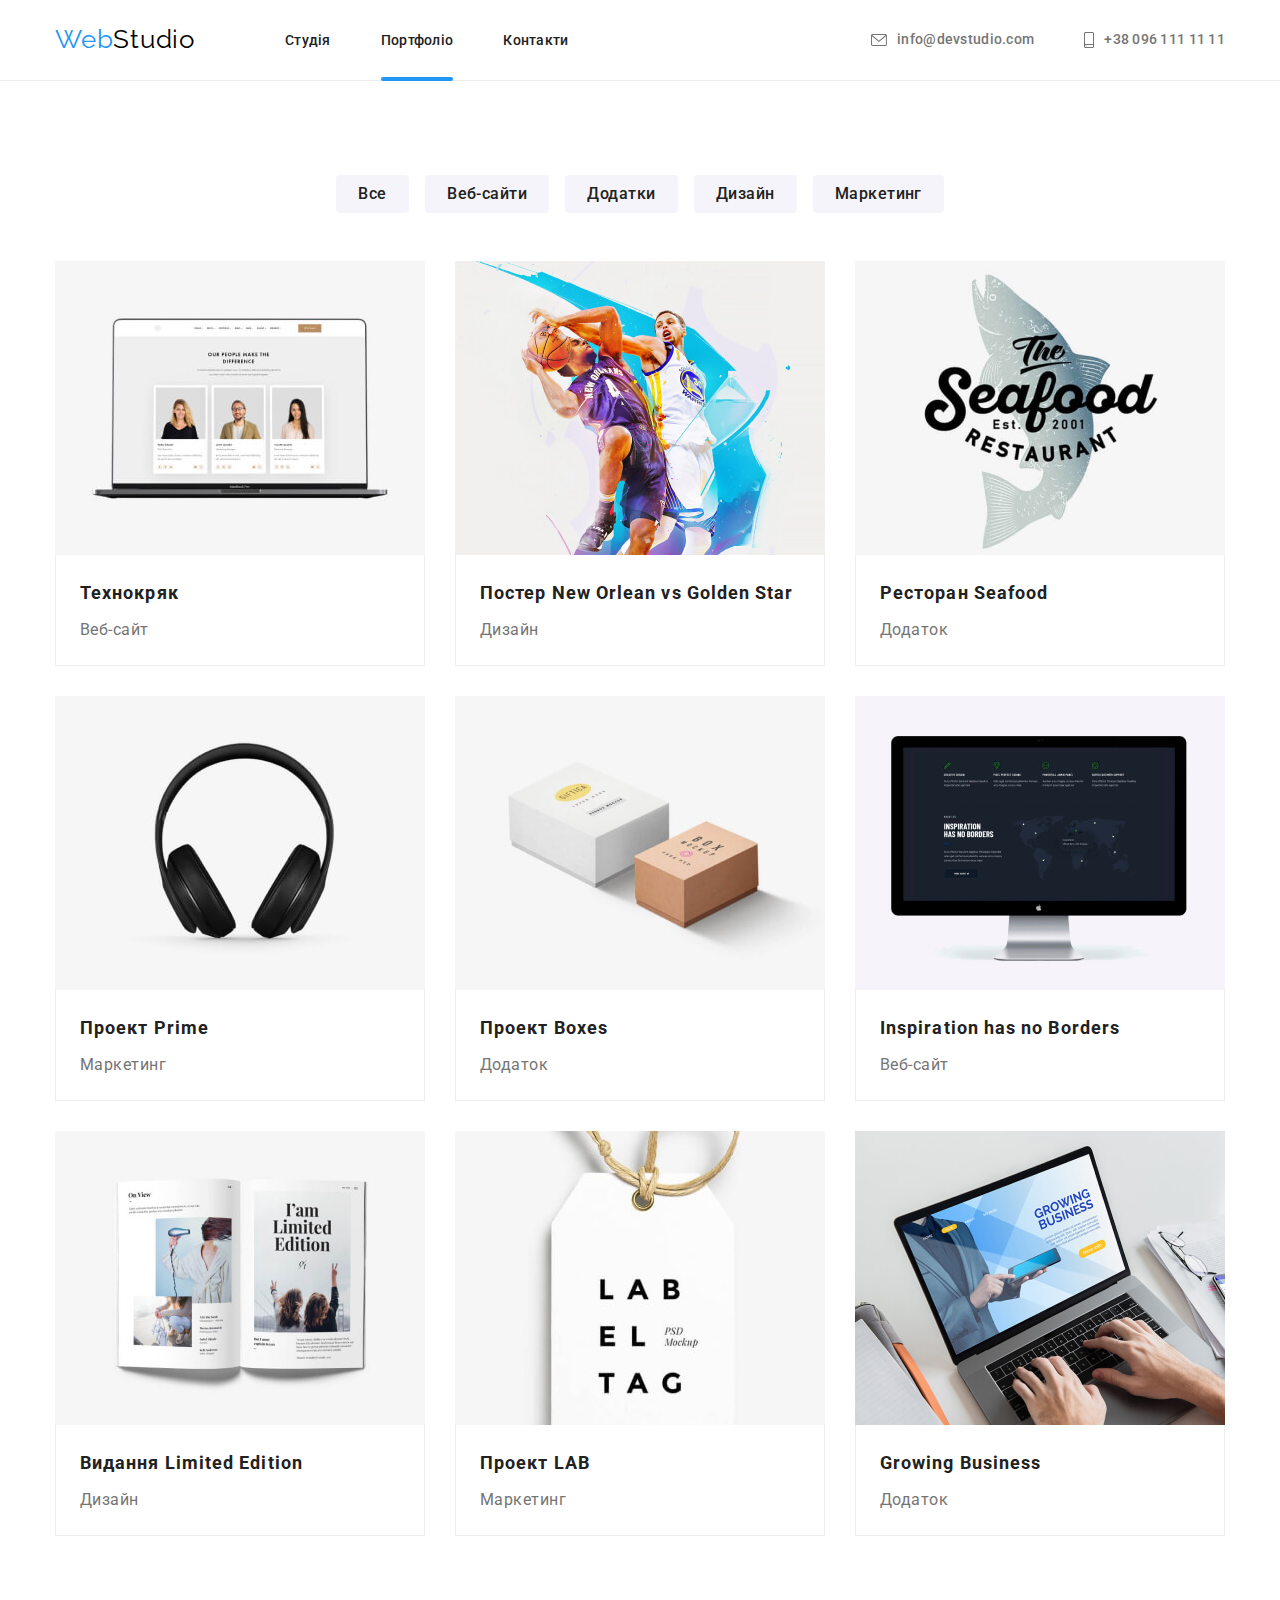
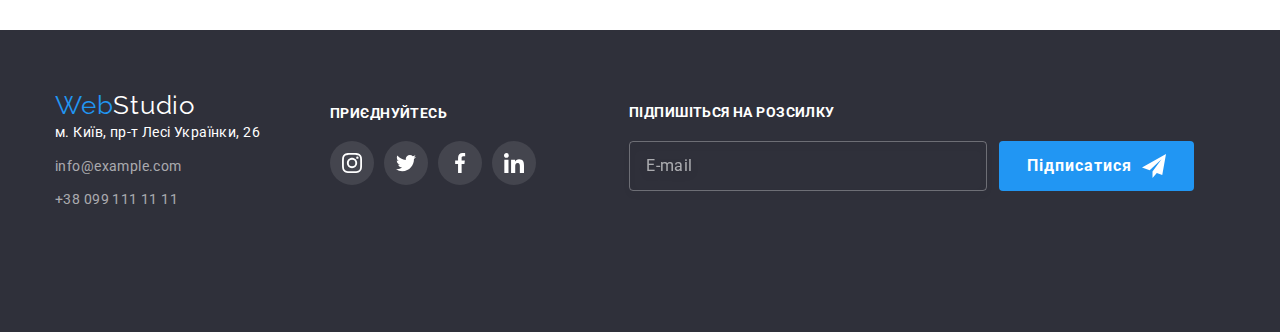
==== commit 8dffe97c: "Добавлена адаптивная графика" ====
--- a/portfolio.html
+++ b/portfolio.html
@@ -95,7 +95,19 @@
           <li class="projects-list__item">
             <a class="projects-list__link" href="">
               <div class="projects-list__holder">
-                <img src="./images/img.jpg" alt="Экран ноутбука" width="370" />
+                <picture>
+                  <source
+                    srcset="./images/portfolio/370px/img-portfolio-w370.jpg, ./images/portfolio/370px/img-portfolio-w370-@2x.jpg 2x"
+                    media="(min-width: 1200px)" type="image/jpeg">
+                  <source
+                    srcset="./images/portfolio/354px/img-portfolio-w354.jpg, ./images/portfolio/354px/img-portfolio-w354-@2x.jpg 2x"
+                    media="(min-width: 768px)" type="image/jpeg">
+                  <source
+                    srcset="./images/portfolio/450px/img-portfolio-w450.jpg, ./images/portfolio/450px/img-portfolio-w450-@2x.jpg 2x"
+                    media="(min-width: 480px)">
+                  <img src="./images/portfolio/450px/img-portfolio-w450.jpg" alt="Экран ноутбука" />
+                </picture>
+
                 <div class="projects-list__overlay">
                   <p class="projects-list__overlay-text">Ресурс пропонує комплексні пропозиції з різним рівнем
                     функціоналу та сервісів.
@@ -112,7 +124,20 @@
           </li>
           <li class="projects-list__item">
             <a href="" class="projects-list__link">
-              <div class="projects-list__holder"><img src="./images/img-1.jpg" alt="Два баскетболиста" width="370" />
+              <div class="projects-list__holder">
+                <picture>
+                  <source
+                    srcset="./images/portfolio/370px/img-portfolio-w370-1.jpg, ./images/portfolio/370px/img-portfolio-w370-@2x-1.jpg 2x"
+                    media="(min-width: 1200px)" type="image/jpeg">
+                  <source
+                    srcset="./images/portfolio/354px/img-portfolio-w354-1.jpg, ./images/portfolio/354px/img-portfolio-w354-@2x-1.jpg 2x"
+                    media="(min-width: 768px)" type="image/jpeg">
+                  <source
+                    srcset="./images/portfolio/450px/img-portfolio-w450-1.jpg, ./images/portfolio/450px/img-portfolio-w450-@2x-1.jpg 2x"
+                    media="(min-width: 480px)">
+                  <img src="./images/img-1.jpg" alt="Два баскетболиста" />
+                </picture>
+
                 <div class="projects-list__overlay">
                   <p class="projects-list__overlay-text">Ресурс пропонує комплексні пропозиції з різним рівнем
                     функціоналу та сервісів.
@@ -129,8 +154,20 @@
           </li>
           <li class="projects-list__item">
             <a href="" class="projects-list__link">
-              <div class="projects-list__holder"><img src="./images/img-2.jpg" alt="Логотип ресторана в виде рыбы"
-                  width="370" />
+              <div class="projects-list__holder">
+                <picture>
+                  <source
+                    srcset="./images/portfolio/370px/img-portfolio-w370-2.jpg, ./images/portfolio/370px/img-portfolio-w370-@2x-2.jpg 2x"
+                    media="(min-width: 1200px)" type="image/jpeg">
+                  <source
+                    srcset="./images/portfolio/354px/img-portfolio-w354-2.jpg, ./images/portfolio/354px/img-portfolio-w354-@2x-2.jpg 2x"
+                    media="(min-width: 768px)" type="image/jpeg">
+                  <source
+                    srcset="./images/portfolio/450px/img-portfolio-w450-2.jpg, ./images/portfolio/450px/img-portfolio-w450-@2x-2.jpg 2x"
+                    media="(min-width: 480px)">
+                  <img src="./images/img-2.jpg" alt="Логотип ресторана в виде рыбы" />
+                </picture>
+
                 <div class="projects-list__overlay">
                   <p class="projects-list__overlay-text">Ресурс пропонує комплексні пропозиції з різним рівнем
                     функціоналу та сервісів.
@@ -147,7 +184,20 @@
           </li>
           <li class="projects-list__item">
             <a href="" class="projects-list__link">
-              <div class="projects-list__holder"><img src="./images/img-3.jpg" alt="Наушники" width="370" />
+              <div class="projects-list__holder">
+                <picture>
+                  <source
+                    srcset="./images/portfolio/370px/img-portfolio-w370-3.jpg, ./images/portfolio/370px/img-portfolio-w370-@2x-3.jpg 2x"
+                    media="(min-width: 1200px)" type="image/jpeg">
+                  <source
+                    srcset="./images/portfolio/354px/img-portfolio-w354-3.jpg, ./images/portfolio/354px/img-portfolio-w354-@2x-3.jpg 2x"
+                    media="(min-width: 768px)" type="image/jpeg">
+                  <source
+                    srcset="./images/portfolio/450px/img-portfolio-w450-3.jpg, ./images/portfolio/450px/img-portfolio-w450-@2x-3.jpg 2x"
+                    media="(min-width: 480px)">
+                  <img src="./images/img-3.jpg" alt="Наушники" />
+                </picture>
+
                 <div class="projects-list__overlay">
                   <p class="projects-list__overlay-text">Ресурс пропонує комплексні пропозиції з різним рівнем
                     функціоналу та сервісів.
@@ -164,7 +214,20 @@
           </li>
           <li class="projects-list__item">
             <a href="" class="projects-list__link">
-              <div class="projects-list__holder"><img src="./images/img-4.jpg" alt="Две коробочки" width="370" />
+              <div class="projects-list__holder">
+                <picture>
+                  <source
+                    srcset="./images/portfolio/370px/img-portfolio-w370-4.jpg, ./images/portfolio/370px/img-portfolio-w370-@2x-4.jpg 2x"
+                    media="(min-width: 1200px)" type="image/jpeg">
+                  <source
+                    srcset="./images/portfolio/354px/img-portfolio-w354-4.jpg, ./images/portfolio/354px/img-portfolio-w354-@2x-4.jpg 2x"
+                    media="(min-width: 768px)" type="image/jpeg">
+                  <source
+                    srcset="./images/portfolio/450px/img-portfolio-w450-4.jpg, ./images/portfolio/450px/img-portfolio-w450-@2x-4.jpg 2x"
+                    media="(min-width: 480px)">
+                  <img src="./images/img-4.jpg" alt="Две коробочки" />
+                </picture>
+
                 <div class="projects-list__overlay">
                   <p class="projects-list__overlay-text">Ресурс пропонує комплексні пропозиції з різним рівнем
                     функціоналу та сервісів.
@@ -181,7 +244,20 @@
           </li>
           <li class="projects-list__item">
             <a href="" class="projects-list__link">
-              <div class="projects-list__holder"><img src="./images/img-5.jpg" alt="Монитор" width="370" />
+              <div class="projects-list__holder">
+                <picture>
+                  <source
+                    srcset="./images/portfolio/370px/img-portfolio-w370-5.jpg, ./images/portfolio/370px/img-portfolio-w370-@2x-5.jpg 2x"
+                    media="(min-width: 1200px)" type="image/jpeg">
+                  <source
+                    srcset="./images/portfolio/354px/img-portfolio-w354-5.jpg, ./images/portfolio/354px/img-portfolio-w354-@2x-5.jpg 2x"
+                    media="(min-width: 768px)" type="image/jpeg">
+                  <source
+                    srcset="./images/portfolio/450px/img-portfolio-w450-5.jpg, ./images/portfolio/450px/img-portfolio-w450-@2x-5.jpg 2x"
+                    media="(min-width: 480px)">
+                  <img src="./images/img-5.jpg" alt="Монитор" />
+                </picture>
+
                 <div class="projects-list__overlay">
                   <p class="projects-list__overlay-text">Ресурс пропонує комплексні пропозиції з різним рівнем
                     функціоналу та сервісів.
@@ -198,7 +274,21 @@
           </li>
           <li class="projects-list__item">
             <a href="" class="projects-list__link">
-              <div class="projects-list__holder"><img src="./images/img-6.jpg" alt="Журнал" width="370" />
+              <div class="projects-list__holder">
+                <picture>
+                  <source
+                    srcset="./images/portfolio/370px/img-portfolio-w370-6.jpg, ./images/portfolio/370px/img-portfolio-w370-@2x-6.jpg 2x"
+                    media="(min-width: 1200px)" type="image/jpeg">
+                  <source
+                    srcset="./images/portfolio/354px/img-portfolio-w354-6.jpg, ./images/portfolio/354px/img-portfolio-w354-@2x-6.jpg 2x"
+                    media="(min-width: 768px)" type="image/jpeg">
+                  <source
+                    srcset="./images/portfolio/450px/img-portfolio-w450-6.jpg, ./images/portfolio/450px/img-portfolio-w450-@2x-6.jpg 2x"
+                    media="(min-width: 480px)">
+                  <img src="./images/img-6.jpg" alt="Журнал" />
+                </picture>
+
+
                 <div class="projects-list__overlay">
                   <p class="projects-list__overlay-text">Ресурс пропонує комплексні пропозиції з різним рівнем
                     функціоналу та сервісів.
@@ -215,7 +305,20 @@
           </li>
           <li class="projects-list__item">
             <a href="" class="projects-list__link">
-              <div class="projects-list__holder"><img src="./images/img-7.jpg" alt="Ярлык" width="370" />
+              <div class="projects-list__holder">
+                <picture>
+                  <source
+                    srcset="./images/portfolio/370px/img-portfolio-w370-7.jpg, ./images/portfolio/370px/img-portfolio-w370-@2x-7.jpg 2x"
+                    media="(min-width: 1200px)" type="image/jpeg">
+                  <source
+                    srcset="./images/portfolio/354px/img-portfolio-w354-7.jpg, ./images/portfolio/354px/img-portfolio-w354-@2x-7.jpg 2x"
+                    media="(min-width: 768px)" type="image/jpeg">
+                  <source
+                    srcset="./images/portfolio/450px/img-portfolio-w450-7.jpg, ./images/portfolio/450px/img-portfolio-w450-@2x-7.jpg 2x"
+                    media="(min-width: 480px)">
+                  <img src="./images/img-7.jpg" alt="Ярлык" />
+                </picture>
+
                 <div class="projects-list__overlay">
                   <p class="projects-list__overlay-text">Ресурс пропонує комплексні пропозиції з різним рівнем
                     функціоналу та сервісів.
@@ -232,7 +335,20 @@
           </li>
           <li class="projects-list__item">
             <a href="" class="projects-list__link">
-              <div class="projects-list__holder"><img src="./images/img-8.jpg" alt="Ноутбук" width="370" />
+              <div class="projects-list__holder">
+                <picture>
+                  <source
+                    srcset="./images/portfolio/370px/img-portfolio-w370-8.jpg, ./images/portfolio/370px/img-portfolio-w370-@2x-8.jpg 2x"
+                    media="(min-width: 1200px)" type="image/jpeg">
+                  <source
+                    srcset="./images/portfolio/354px/img-portfolio-w354-8.jpg, ./images/portfolio/354px/img-portfolio-w354-@2x-8.jpg 2x"
+                    media="(min-width: 768px)" type="image/jpeg">
+                  <source
+                    srcset="./images/portfolio/450px/img-portfolio-w450-8.jpg, ./images/portfolio/450px/img-portfolio-w450-@2x-8.jpg 2x"
+                    media="(min-width: 480px)">
+                  <img src="./images/img-8.jpg" alt="Ноутбук" />
+                </picture>
+
                 <div class="projects-list__overlay">
                   <p class="projects-list__overlay-text">Ресурс пропонує комплексні пропозиції з різним рівнем
                     функціоналу та сервісів.
--- a/css/main.min.css
+++ b/css/main.min.css
@@ -1 +1 @@
-*,*::before,*::after{box-sizing:border-box}h1,h2,h3,p,ul{margin:0;padding:0}img{max-width:100%;display:block}*:focus{outline-color:var(--accent-color)}a{text-decoration:none}a{font-size:26px;line-height:1.2;letter-spacing:.03em;transition:color 250ms cubic-bezier(0.4, 0, 0.2, 1),fill 250ms cubic-bezier(0.4, 0, 0.2, 1),border 250ms cubic-bezier(0.4, 0, 0.2, 1),background-color 250ms cubic-bezier(0.4, 0, 0.2, 1),box-shadow 250ms cubic-bezier(0.4, 0, 0.2, 1)}ul{list-style-type:none}body{color:var(--title-text-color);background-color:var(--white-text-color);font-family:"Roboto",sans-serif}body.mob-menu-open{overflow:hidden}body.modal-open{overflow:hidden}.container{max-width:480px;margin:0 auto;padding:0 15px}@media screen and (min-width: 768px){.container{max-width:768px}}@media screen and (min-width: 1200px){.container{max-width:1200px}}.button{border:none;border-radius:4px;text-align:center;background-color:#fff}.section-header{margin-bottom:30px;font-size:36px;line-height:1.16;text-align:center;letter-spacing:.03em}@media screen and (min-width: 1200px){.section-header{margin-bottom:50px}}.is-hidden{position:absolute;white-space:nowrap;width:1px;height:1px;overflow:hidden;border:0;padding:0;clip:rect(0 0 0 0);clip-path:inset(50%);margin:-1px}:root{--background-page-color: #e5e5e5;--title-text-color: #212121;--paragraph-text-color: #757575;--accent-color: #2196f3;--black-text-color: #000000;--white-text-color: #ffffff;--bgc-footer: #2f303a;--bgc-teams: #f5f4fa}.logo{color:var(--accent-color)}.header__logo,.footer__logo{font-family:"Raleway",sans-serif}.logo__part--black{color:var(--black-text-color)}.logo__part--white{color:var(--white-text-color)}@media screen and (min-width: 768px){.header{border-bottom:1px solid #ececec}}.header__container{display:flex;align-items:center}@media screen and (min-width: 768px)and (max-width: 1199px){.header__container{padding:22px 0}}.header__mob-menu{z-index:2;display:none}@media screen and (max-width: 767px){.header__mob-menu--is-open{position:fixed;width:100%;height:100vh;background-color:#fff;display:flex;flex-direction:column;justify-content:space-between;top:0;left:0;padding:48px 40px;transform:translateX(0)}}.mob-menu__item:not(:last-child){margin-bottom:32px}.mob-menu__link{font-weight:500;font-size:40px;line-height:47px;letter-spacing:.02em;color:#212121}.mob-menu__link--current{color:var(--accent-color)}.mob-menu__contacts{display:flex;flex-direction:column-reverse}.mob-menu__contacts li:last-child a{font-weight:500;font-size:34px;line-height:1.33;letter-spacing:.02em;color:#2196f3}.mob-menu__contacts li{margin-top:32px}.mob-menu__contacts li:first-child a{font-weight:500;font-size:24px;line-height:1.16;letter-spacing:.02em;color:#757575}.mob-menu__soc-media{margin-top:64px}.mob-menu__soc-media li{display:inline-block}.mob-menu__soc-media li:not(:last-child){padding-right:10px;border-right:1px solid rgba(33,33,33,.2)}.mob-menu__soc-media li:not(:first-child){padding-left:10px}.mob-menu__soc-media a{font-weight:500;font-size:18px;line-height:1.22;letter-spacing:.02em;color:#2196f3}@media screen and (max-width: 767px){.navigation{display:none}}.header__burger-btn{margin-left:auto;z-index:3}.header__burger-btn+.header__mob-menu{transform:translateX(0)}.header__burger-btn .burger-btn__close-icon{display:none}.header__burger-btn--is-open .burger-btn__close-icon{display:block}.header__burger-btn--is-open .burger-btn__burger-icon{display:none}@media screen and (min-width: 768px){.header__burger-btn{display:none}}.header__burger-btn:hover .burger-btn__icon{fill:#2196f3}.header__burger-btn .burger-btn__icon{transition:fill 250ms cubic-bezier(0.4, 0, 0.2, 1)}@media screen and (min-width: 768px){.navigation__list{margin-left:90px;display:flex}}@media screen and (min-width: 768px){.navigation__list>*:not(:last-child){margin-right:50px}}@media screen and (min-width: 768px){.navigation__link--current{position:relative;color:var(--accent-color)}}@media screen and (min-width: 768px){.navigation__link--current::after{position:absolute;bottom:-1px;left:0;width:100%;height:4px;border-radius:2px;content:"";background-color:var(--accent-color)}}@media screen and (min-width: 768px){.navigation__link{padding:32px 0;font-weight:500;font-size:14px;line-height:1.14;letter-spacing:.02em;color:var(--title-text-color)}.navigation__link:hover{color:var(--accent-color)}.navigation__link:focus{color:var(--accent-color)}}.header__contacts{margin-left:auto}@media screen and (max-width: 767px){.header__contacts{display:none}}@media screen and (min-width: 1200px){.header__contacts{display:flex}}@media screen and (min-width: 768px)and (max-width: 1199px){.header__contacts li:not(:last-child){margin-bottom:10px}}@media screen and (min-width: 1200px){.header__contacts>*:not(:last-child){margin-right:50px}}@media screen and (min-width: 768px){.contacts__link{display:flex;align-items:center;font-weight:500;font-size:14px;line-height:1.14;letter-spacing:.02em;color:var(--paragraph-text-color);fill:var(--paragraph-text-color)}}@media screen and (min-width: 1200px){.contacts__link{padding:32px 0}}.contacts__icon{margin-right:10px}.contacts__link:focus,.contacts__link:hover{color:var(--accent-color);fill:var(--accent-color)}.hero{margin:0 auto;padding:118px 0;background-color:var(--bgc-footer);text-align:center;background-image:linear-gradient(to right, rgba(47, 48, 58, 0.4), rgba(47, 48, 58, 0.4)),url(../images/bg-hero.jpg);background-repeat:no-repeat;background-size:cover;background-position:center}@media screen and (max-width: 767px){.hero{max-width:480px}}@media screen and (min-width: 768px){.hero{max-width:768px}}@media screen and (min-width: 1200px){.hero{max-width:1600px;padding:200px 0}}.hero__main-title{font-weight:900;font-size:26px;line-height:1.62;letter-spacing:.06em;text-transform:uppercase;color:var(--white-text-color)}@media screen and (min-width: 1200px){.hero__main-title{font-size:44px;line-height:1.4}}.hero__button{margin-top:30px;padding:10px 24px}@media screen and (min-width: 1200px){.hero__button{padding-left:32px;padding-right:32px}}.hero__button{background-color:var(--accent-color);color:var(--white-text-color);font-weight:700;font-size:16px;line-height:1.87;align-items:center;letter-spacing:.06em;cursor:pointer}.qualities{padding:60px 0}@media screen and (min-width: 1200px){.qualities{padding:94px 0}}@media screen and (min-width: 768px){.qualities__list{display:flex;flex-wrap:wrap;gap:30px}}@media screen and (max-width: 767px){.qualities__item:not(:last-child){margin-bottom:30px}}@media screen and (min-width: 768px){.qualities__item{width:calc((100% - 30px)/2)}}@media screen and (min-width: 1200px){.qualities__item{width:calc((100% - 90px)/4)}}.qualities__box{display:flex;align-items:center;justify-content:center;height:120px;margin-bottom:30px;border-radius:4px;background-color:var(--bgc-teams)}.qualities__icon{height:70px;width:70px}.qualities__sub-title{font-size:14px;line-height:1.14;letter-spacing:.03em;text-transform:uppercase;text-align:center}.qualities__text{margin-top:10px;color:var(--paragraph-text-color);font-weight:normal;font-size:14px;line-height:1.7;letter-spacing:.03em}.we-doing{padding-bottom:94px}@media screen and (max-width: 1199px){.we-doing{display:none}}.we-doing__list{display:flex}.we-doing__item{position:relative}.we-doing__item:not(:last-child){margin-right:30px}.we-doing__text{position:absolute;display:flex;align-items:center;justify-content:center;bottom:0;left:0;width:100%;height:70px;color:#fff;background:rgba(47,48,58,.8);text-transform:uppercase;font-weight:700;font-size:14px;line-height:1.14;text-align:center;letter-spacing:.03em}.our-team{padding:60px 0;background-color:var(--bgc-teams)}@media screen and (min-width: 1200px){.our-team{padding:94px 0}}@media screen and (min-width: 768px){.teams{display:flex;flex-wrap:wrap;gap:30px}}.teams__item{text-align:center;background:var(--white-text-color);box-shadow:0px 1px 3px rgba(0,0,0,.12),0px 1px 1px rgba(0,0,0,.14),0px 2px 1px rgba(0,0,0,.2);border-radius:0px 0px 4px 4px}@media screen and (min-width: 768px){.teams__item{width:calc((100% - 30px)/2)}}@media screen and (min-width: 1200px){.teams__item{width:calc((100% - 90px)/4)}}@media screen and (max-width: 767px){.teams__item:not(:last-child){margin-bottom:30px}}.teams__box{padding-top:30px;padding-bottom:24px}.teams__title{font-weight:500;font-size:16px;line-height:1.18;letter-spacing:.03em}.teams__text{margin-top:10px;margin-bottom:16px;font-size:16px;line-height:1.18;letter-spacing:.03em;color:var(--paragraph-text-color)}.soc-media{display:flex;justify-content:center}.soc-media__link{display:flex;align-items:center;justify-content:center;height:44px;width:44px;background-color:var(--white-text-color);border-radius:50%;fill:#afb1b8}.soc-media__link:hover{background-color:var(--accent-color);fill:var(--white-text-color);outline:none}.soc-media__link:focus{background-color:var(--accent-color);fill:var(--white-text-color);outline:none}.soc-media__item:not(:last-child){margin-right:10px}.clients{padding:60px 0}@media screen and (min-width: 1200px){.clients{padding:94px 0}}.clients__labels{display:flex;flex-wrap:wrap;gap:30px}.clients__item{height:92px;width:100%}@media screen and (min-width: 480px){.clients__item{display:flex;align-items:center;justify-content:center;width:calc((100% - 30px)/2)}}@media screen and (min-width: 768px){.clients__item{width:226px}}@media screen and (min-width: 1200px){.clients__item{width:170px}}.clients__link{width:100%;height:100%;display:flex;align-items:center;justify-content:center;border:1px solid #afb1b8;border-radius:4px;fill:#afb1b8}.clients__link:hover{fill:var(--accent-color);border:1px solid var(--accent-color);outline:none}.clients__link:hover{fill:var(--accent-color);border:1px solid var(--accent-color);outline:none}.footer{padding:60px 0;background-color:var(--bgc-footer)}@media screen and (max-width: 1199px){.footer{text-align:center}}@media screen and (min-width: 768px){.footer__container{display:flex;flex-wrap:wrap}}@media screen and (max-width: 1199px){.footer__container{justify-content:center}}.footer__box{padding-bottom:60px}@media screen and (min-width: 768px){.footer__box{margin-right:168px}}@media screen and (min-width: 1200px){.footer__box{margin-right:70px}}.footer__address{margin-top:20px}.footer__media-box{padding-bottom:60px}@media screen and (min-width: 1200px){.footer__media-box{padding-top:15px}}.soc-media__link--brown{fill:var(--white-text-color);background-color:rgba(255,255,255,.1)}.footer__media-header{font-family:"Roboto";font-style:normal;font-weight:700;font-size:14px;line-height:16px;letter-spacing:.03em;text-transform:uppercase;margin-bottom:20px;color:#fff}.footer__contacts>*:not(:last-child){margin-bottom:10px}.contacts-footer__link{font-style:normal;font-size:14px;line-height:1.7;letter-spacing:.03em;color:rgba(255,255,255,.6)}.contacts-footer__link--home{color:var(--white-text-color)}.contacts-footer__link:hover{color:var(--accent-color)}.contacts-footer__link:focus{color:var(--accent-color)}.footer__form{padding-top:15px}@media screen and (min-width: 1200px){.footer__form{margin-left:93px}}.form-footer__title{font-size:14px;line-height:1.14;letter-spacing:.03em;text-transform:uppercase;color:var(--white-text-color);margin-bottom:20px}@media screen and (min-width: 1200px){.form-footer__holder{display:flex;max-width:450px}}.form-footer__button{display:flex;align-items:center;cursor:pointer;margin:0 auto;background-color:var(--accent-color);padding:10px 28px;font-weight:700;font-size:16px;line-height:1.88;letter-spacing:.06em;color:var(--white-text-color)}@media screen and (max-width: 767px){.form-footer__button{margin-top:20px}}.button__icon{margin-left:10px;fill:var(--white-text-color)}.form-footer__input{width:100%;padding:15px 0;padding-left:16px;border:1px solid rgba(255,255,255,.3);box-sizing:border-box;filter:drop-shadow(0px 4px 4px rgba(0, 0, 0, 0.15));border-radius:4px;background-color:inherit;color:var(--white-text-color);filter:drop-shadow(0px 4px 4px rgba(0, 0, 0, 0.15));border-radius:4px}@media screen and (min-width: 480px){.form-footer__input{width:450px}}@media screen and (min-width: 1200px){.form-footer__input{width:358px;margin-right:12px}}@media screen and (max-width: 1199px){.form-footer__input{margin-bottom:20px}}.form-footer__input::placeholder{font-size:16px;line-height:1.25;display:flex;align-items:center;letter-spacing:.03em;color:rgba(255,255,255,.6)}.portfolio{padding:60px 0}@media screen and (min-width: 1200px){.portfolio{padding:94px 0}}.btn-list{display:flex;flex-wrap:wrap;margin-bottom:40px;gap:8px}@media screen and (max-width: 767px){.btn-list{max-width:350px}}@media screen and (min-width: 768px){.btn-list{margin-bottom:30px;justify-content:center}}@media screen and (min-width: 1200px){.btn-list{margin-bottom:48px}}@media screen and (min-width: 768px){.btn-list__item:not(:last-child){margin-right:8px}}.button__filter{min-width:73px;padding:6px 22px;background-color:#f5f4fa;color:#212121;font-weight:500;font-size:16px;line-height:1.62;letter-spacing:.03em;transition:color 250ms cubic-bezier(0.4, 0, 0.2, 1),border 250ms cubic-bezier(0.4, 0, 0.2, 1),background-color 250ms cubic-bezier(0.4, 0, 0.2, 1),box-shadow 250ms cubic-bezier(0.4, 0, 0.2, 1)}.button__filter:hover,.button__filter:focus{cursor:pointer;box-shadow:0px 3px 1px rgba(0,0,0,.1),0px 1px 2px rgba(0,0,0,.08),0px 2px 2px rgba(0,0,0,.12);background-color:var(--accent-color);color:var(--white-text-color)}.portfolio__projects{align-items:stretch}@media screen and (min-width: 768px){.portfolio__projects{display:flex;flex-wrap:wrap;gap:30px}}.projects-list__item{display:flex;flex-direction:column;width:100%}@media screen and (max-width: 767px){.projects-list__item:not(:last-child){margin-bottom:30px}}@media screen and (min-width: 768px){.projects-list__item{width:calc((100% - 30px)/2)}}@media screen and (min-width: 1200px){.projects-list__item{width:calc((100% - 60px)/3)}}.projects-list__box{flex-grow:1;padding:20px 24px;border:1px solid #eee;border-top:none}.projects-list__title{font-size:18px;line-height:2;letter-spacing:.06em;color:#212121}.projects-list__text{margin-top:4px;font-size:16px;line-height:1.87;letter-spacing:.03em;color:var(--paragraph-text-color)}.projects-list__link{height:100%;display:flex;flex-direction:column}.projects-list__link:focus,.projects-list__link:hover{box-shadow:0px 1px 1px rgba(0,0,0,.12),0px 4px 4px rgba(0,0,0,.06),1px 4px 6px rgba(0,0,0,.16)}.projects-list__link:focus .projects-list__overlay,.projects-list__link:hover .projects-list__overlay{transform:translateY(-100%)}.projects-list__holder{position:relative;overflow:hidden}.projects-list__overlay{height:100%;position:absolute;padding:63px 24px;top:100%;left:0;transition:transform 250ms cubic-bezier(0.4, 0, 0.2, 1);background:rgba(33,150,243,.9)}.projects-list__overlay-text{font-family:"Roboto";font-style:normal;font-weight:400;font-size:18px;line-height:28px;letter-spacing:.03em;color:#fff}.backdrop{z-index:6;position:fixed;top:0;left:0;width:100%;height:100%;overflow-y:scroll;opacity:1;background:rgba(0,0,0,.2);transition:opacity 250ms cubic-bezier(0.4, 0, 0.2, 1)}.backdrop--closed{opacity:0;pointer-events:none}.modal{padding:40px;position:absolute;width:calc(100% - 30px);max-width:450px;background-color:var(--white-text-color);top:50%;left:50%;transform:translate(-50%, -50%) scale(1);transition:transform 250ms cubic-bezier(0.4, 0, 0.2, 1)}@media screen and (min-width: 1200px){.modal{min-width:528px}}.backdrop--closed .modal{transform:translate(-50%, -50%) scale(1.1)}.form-hero__box{margin-top:4px;position:relative}.form-hero__item:not(:last-child){margin-bottom:10px}.form-hero__list{margin-bottom:20px}.form-hero__icon{position:absolute;top:11px;left:12px}.form-hero__input{height:40px;padding-left:42px;width:100%;border:1px solid rgba(33,33,33,.2);border-radius:4px}.form-hero__icon{fill:inherit;transition:fill 250ms cubic-bezier(0.4, 0, 0.2, 1)}.form-hero__input:focus+.form-hero__icon{fill:var(--accent-color)}.form-hero__label{font-size:12px;line-height:1,16;letter-spacing:.01em;color:var(--paragraph-text-color)}.form-hero__label:hover{cursor:pointer}.form-hero__label:focus{cursor:pointer}.form-hero__textarea-comment{width:100%;resize:none;border:1px solid rgba(33,33,33,.2);border-radius:4px;padding:12px 16px;height:120px;margin-top:4px}.form-hero__textarea-comment::placeholder{font-size:12px;line-height:14px;letter-spacing:.01em;color:rgba(117,117,117,.5)}.form-hero__title{font-size:20px;line-height:1,15;text-align:center;letter-spacing:.03em;color:#212121;margin-bottom:12px}.checkbox__link{font-weight:400;font-size:12px;line-height:1.16;letter-spacing:.03em;color:#2196f3;text-decoration:underline}.checkbox__text{font-weight:400;font-size:12px;line-height:1.16;letter-spacing:.03em;color:#757575}.form-hero__lable{position:relative;margin:0 auto;display:flex;align-items:center}.form-hero__lable:hover{cursor:pointer}.checkbox__icon{position:absolute;left:0;top:50%;transform:translateY(-50%);border:2px solid #000;background-color:#fff;fill:#fff}.checkbox:checked~.checkbox__icon{background-color:var(--accent-color);border:none}.checkbox__icon{position:absolute;left:0;top:50%;transform:translateY(-50%);border:2px solid #000}.modal__btn-close{position:absolute;display:flex;align-items:center;justify-content:center;width:30px;height:30px;right:8px;top:8px;border-radius:50%;border:1px solid rgba(0,0,0,.1);cursor:pointer;transition:fill 250ms cubic-bezier(0.4, 0, 0.2, 1);background-color:var(--white-text-color)}.modal__btn-close:hover{fill:var(--accent-color)}.form-hero__btn-submit{cursor:pointer;display:block;margin:0 auto;margin-top:30px;background-color:var(--accent-color);padding:10px 52px;font-weight:700;font-size:16px;line-height:1.88;letter-spacing:.06em;color:#fff}/*# sourceMappingURL=main.min.css.map */+*,*::before,*::after{box-sizing:border-box}h1,h2,h3,p,ul{margin:0;padding:0}img{max-width:100%;display:block}*:focus{outline-color:var(--accent-color)}a{text-decoration:none}a{font-size:26px;line-height:1.2;letter-spacing:.03em;transition:color 250ms cubic-bezier(0.4, 0, 0.2, 1),fill 250ms cubic-bezier(0.4, 0, 0.2, 1),border 250ms cubic-bezier(0.4, 0, 0.2, 1),background-color 250ms cubic-bezier(0.4, 0, 0.2, 1),box-shadow 250ms cubic-bezier(0.4, 0, 0.2, 1)}ul{list-style-type:none}body{color:var(--title-text-color);background-color:var(--white-text-color);font-family:"Roboto",sans-serif}body.mob-menu-open{overflow:hidden}body.modal-open{overflow:hidden}.container{margin:0 auto;padding:0 15px;max-width:480px}@media screen and (min-width: 768px){.container{max-width:768px}}@media screen and (min-width: 1200px){.container{max-width:1200px}}.button{border:none;border-radius:4px;text-align:center;background-color:#fff}.section-header{margin-bottom:30px;font-size:36px;line-height:1.16;text-align:center;letter-spacing:.03em}@media screen and (min-width: 1200px){.section-header{margin-bottom:50px}}.is-hidden{position:absolute;white-space:nowrap;width:1px;height:1px;overflow:hidden;border:0;padding:0;clip:rect(0 0 0 0);clip-path:inset(50%);margin:-1px}:root{--background-page-color: #e5e5e5;--title-text-color: #212121;--paragraph-text-color: #757575;--accent-color: #2196f3;--black-text-color: #000000;--white-text-color: #ffffff;--bgc-footer: #2f303a;--bgc-teams: #f5f4fa}.logo{color:var(--accent-color)}.header__logo,.footer__logo{font-family:"Raleway",sans-serif}.logo__part--black{color:var(--black-text-color)}.logo__part--white{color:var(--white-text-color)}@media screen and (min-width: 768px){.header{border-bottom:1px solid #ececec}}.header__container{display:flex;align-items:center}@media screen and (max-width: 1199px){.header__container{padding:10px 15px}}@media screen and (min-width: 768px)and (max-width: 1199px){.header__container{padding:22px 15px}}.header__mob-menu{z-index:2;display:none}@media screen and (max-width: 767px){.header__mob-menu--is-open{position:fixed;width:100%;height:100vh;background-color:#fff;display:flex;flex-direction:column;justify-content:space-between;top:0;left:0;padding:48px 40px;transform:translateX(0)}}.mob-menu__item:not(:last-child){margin-bottom:32px}.mob-menu__link{font-weight:500;font-size:40px;line-height:47px;letter-spacing:.02em;color:#212121}.mob-menu__link--current{color:var(--accent-color)}.mob-menu__contacts{display:flex;flex-direction:column-reverse}.mob-menu__contacts li:last-child a{font-weight:500;font-size:34px;line-height:1.33;letter-spacing:.02em;color:#2196f3}@media screen and (max-width: 479px){.mob-menu__contacts li:last-child a{font-size:calc(12px + 4.375vw)}}.mob-menu__contacts li{margin-top:32px}.mob-menu__contacts li:first-child a{font-weight:500;font-size:24px;line-height:1.16;letter-spacing:.02em;color:#757575}@media screen and (max-width: 479px){.mob-menu__contacts li:first-child a{font-size:calc(12px + 2.5vw)}}.mob-menu__soc-media{margin-top:64px}.mob-menu__soc-media li{display:inline-block}.mob-menu__soc-media li:not(:last-child){padding-right:10px;border-right:1px solid rgba(33,33,33,.2)}.mob-menu__soc-media li:not(:first-child){padding-left:10px}.mob-menu__soc-media a{font-weight:500;font-size:18px;line-height:1.22;letter-spacing:.02em;color:#2196f3}@media screen and (max-width: 479px){.mob-menu__soc-media a{font-size:calc(5px + 1.4583333333vw)}}@media screen and (max-width: 767px){.navigation{display:none}}.header__burger-btn{margin-left:auto;z-index:3}.header__burger-btn:hover{cursor:pointer}.header__burger-btn+.header__mob-menu{transform:translateX(0)}.header__burger-btn .burger-btn__close-icon{display:none}.header__burger-btn--is-open .burger-btn__close-icon{display:block}.header__burger-btn--is-open .burger-btn__burger-icon{display:none}@media screen and (min-width: 768px){.header__burger-btn{display:none}}.header__burger-btn:hover .burger-btn__icon{fill:#2196f3}.header__burger-btn .burger-btn__icon{transition:fill 250ms cubic-bezier(0.4, 0, 0.2, 1)}@media screen and (min-width: 768px){.navigation__list{margin-left:90px;display:flex}}@media screen and (min-width: 768px){.navigation__list>*:not(:last-child){margin-right:50px}}@media screen and (min-width: 768px){.navigation__link--current{position:relative;color:var(--accent-color)}}@media screen and (min-width: 768px){.navigation__link--current::after{position:absolute;bottom:-1px;left:0;width:100%;height:4px;border-radius:2px;content:"";background-color:var(--accent-color)}}@media screen and (min-width: 768px){.navigation__link{padding:32px 0;font-weight:500;font-size:14px;line-height:1.14;letter-spacing:.02em;color:var(--title-text-color)}.navigation__link:hover{color:var(--accent-color)}.navigation__link:focus{color:var(--accent-color)}}.header__contacts{margin-left:auto}@media screen and (max-width: 767px){.header__contacts{display:none}}@media screen and (min-width: 1200px){.header__contacts{display:flex}}@media screen and (min-width: 768px)and (max-width: 1199px){.header__contacts li:not(:last-child){margin-bottom:10px}}@media screen and (min-width: 1200px){.header__contacts>*:not(:last-child){margin-right:50px}}@media screen and (min-width: 768px){.contacts__link{display:flex;align-items:center;font-weight:500;font-size:14px;line-height:1.14;letter-spacing:.02em;color:var(--paragraph-text-color);fill:var(--paragraph-text-color)}}@media screen and (min-width: 1200px){.contacts__link{padding:32px 0}}.contacts__icon{margin-right:10px}.contacts__link:focus,.contacts__link:hover{color:var(--accent-color);fill:var(--accent-color)}.hero{margin:0 auto;padding:118px 0;background-color:var(--bgc-footer);text-align:center;background-image:linear-gradient(to right, rgba(47, 48, 58, 0.4), rgba(47, 48, 58, 0.4)),url(../../images/bg-hero/img-bg-hero-mob.jpg);background-repeat:no-repeat;background-size:cover;background-position:center}@media screen and (max-width: 767px){.hero{max-width:480px}}@media screen and (min-device-pixel-ratio: 2),screen and (min-resolution: 192dpi),screen and (min-resolution: 2dppx){.hero{background-image:linear-gradient(to right, rgba(47, 48, 58, 0.4), rgba(47, 48, 58, 0.4)),url(../../images/bg-hero/img-bg-hero-mob@2x.jpg)}}@media screen and (min-width: 768px){.hero{max-width:768px;background-image:linear-gradient(to right, rgba(47, 48, 58, 0.4), rgba(47, 48, 58, 0.4)),url(../../images/bg-hero/img-bg-hero-tablet.jpg)}}@media screen and (min-width: 768px)and (min-device-pixel-ratio: 2),screen and (min-width: 768px)and (min-resolution: 192dpi),screen and (min-width: 768px)and (min-resolution: 2dppx){.hero{background-image:linear-gradient(to right, rgba(47, 48, 58, 0.4), rgba(47, 48, 58, 0.4)),url(../../images/bg-hero/img-bg-hero-tablet@2x.jpg)}}@media screen and (min-width: 1200px){.hero{max-width:1600px;padding:200px 0;background-image:linear-gradient(to right, rgba(47, 48, 58, 0.4), rgba(47, 48, 58, 0.4)),url(../../images/bg-hero/Img-bg-hero-destop.jpg)}}@media screen and (min-width: 1200px)and (min-device-pixel-ratio: 2),screen and (min-width: 1200px)and (min-resolution: 192dpi),screen and (min-width: 1200px)and (min-resolution: 2dppx){.hero{background-image:linear-gradient(to right, rgba(47, 48, 58, 0.4), rgba(47, 48, 58, 0.4)),url(../../images/bg-hero/Img-bg-hero-destop@2x.jpg)}}.hero__main-title{font-weight:900;font-size:26px;line-height:1.62;letter-spacing:.06em;text-transform:uppercase;color:var(--white-text-color)}@media screen and (min-width: 1200px){.hero__main-title{font-size:44px;line-height:1.4}}.hero__button{margin-top:30px;padding:10px 24px}@media screen and (min-width: 1200px){.hero__button{padding-left:32px;padding-right:32px}}.hero__button{background-color:var(--accent-color);color:var(--white-text-color);font-weight:700;font-size:16px;line-height:1.87;align-items:center;letter-spacing:.06em;cursor:pointer}.qualities{padding:60px 0}@media screen and (min-width: 1200px){.qualities{padding:94px 0}}@media screen and (min-width: 768px){.qualities__list{display:flex;flex-wrap:wrap;gap:30px}}@media screen and (max-width: 767px){.qualities__item:not(:last-child){margin-bottom:30px}}@media screen and (min-width: 768px){.qualities__item{width:calc((100% - 30px)/2)}}@media screen and (min-width: 1200px){.qualities__item{width:calc((100% - 90px)/4)}}.qualities__box{display:flex;align-items:center;justify-content:center;height:120px;margin-bottom:30px;border-radius:4px;background-color:var(--bgc-teams)}.qualities__icon{height:70px;width:70px}.qualities__sub-title{font-size:14px;line-height:1.14;letter-spacing:.03em;text-transform:uppercase;text-align:center}.qualities__text{margin-top:10px;color:var(--paragraph-text-color);font-weight:normal;font-size:14px;line-height:1.7;letter-spacing:.03em}.we-doing{padding-bottom:94px}@media screen and (max-width: 1199px){.we-doing{display:none}}.we-doing__list{display:flex}.we-doing__item{position:relative}.we-doing__item:not(:last-child){margin-right:30px}.we-doing__text{position:absolute;display:flex;align-items:center;justify-content:center;bottom:0;left:0;width:100%;height:70px;color:#fff;background:rgba(47,48,58,.8);text-transform:uppercase;font-weight:700;font-size:14px;line-height:1.14;text-align:center;letter-spacing:.03em}.our-team{padding:60px 0;background-color:var(--bgc-teams)}@media screen and (min-width: 1200px){.our-team{padding:94px 0}}@media screen and (min-width: 768px){.teams{display:flex;flex-wrap:wrap;gap:30px}}.teams__item{text-align:center;background:var(--white-text-color);box-shadow:0px 1px 3px rgba(0,0,0,.12),0px 1px 1px rgba(0,0,0,.14),0px 2px 1px rgba(0,0,0,.2);border-radius:0px 0px 4px 4px}@media screen and (min-width: 768px){.teams__item{width:calc((100% - 30px)/2)}}@media screen and (min-width: 1200px){.teams__item{width:calc((100% - 90px)/4)}}@media screen and (max-width: 767px){.teams__item:not(:last-child){margin-bottom:30px}}.teams__box{padding-top:30px;padding-bottom:24px}.teams__title{font-weight:500;font-size:16px;line-height:1.18;letter-spacing:.03em}.teams__text{margin-top:10px;margin-bottom:16px;font-size:16px;line-height:1.18;letter-spacing:.03em;color:var(--paragraph-text-color)}.soc-media{display:flex;justify-content:center}.soc-media__link{display:flex;align-items:center;justify-content:center;height:44px;width:44px;background-color:var(--white-text-color);border-radius:50%;fill:#afb1b8}.soc-media__link:hover{background-color:var(--accent-color);fill:var(--white-text-color);outline:none}.soc-media__link:focus{background-color:var(--accent-color);fill:var(--white-text-color);outline:none}.soc-media__item:not(:last-child){margin-right:10px}.clients{padding:60px 0}@media screen and (min-width: 1200px){.clients{padding:94px 0}}.clients__labels{display:flex;flex-wrap:wrap;gap:30px}.clients__item{height:92px;width:100%}@media screen and (min-width: 480px){.clients__item{display:flex;align-items:center;justify-content:center;width:calc((100% - 30px)/2)}}@media screen and (min-width: 768px){.clients__item{width:226px}}@media screen and (min-width: 1200px){.clients__item{width:170px}}.clients__link{width:100%;height:100%;display:flex;align-items:center;justify-content:center;border:1px solid #afb1b8;border-radius:4px;fill:#afb1b8}.clients__link:hover{fill:var(--accent-color);border:1px solid var(--accent-color);outline:none}.clients__link:hover{fill:var(--accent-color);border:1px solid var(--accent-color);outline:none}.footer{padding:60px 0;background-color:var(--bgc-footer)}@media screen and (max-width: 1199px){.footer{text-align:center}}@media screen and (min-width: 768px){.footer__container{display:flex;flex-wrap:wrap}}@media screen and (max-width: 1199px){.footer__container{justify-content:center}}.footer__box{padding-bottom:60px}@media screen and (min-width: 768px){.footer__box{margin-right:168px}}@media screen and (min-width: 1200px){.footer__box{margin-right:70px}}.footer__address{margin-top:20px}.footer__media-box{padding-bottom:60px}@media screen and (min-width: 1200px){.footer__media-box{padding-top:15px}}.soc-media__link--brown{fill:var(--white-text-color);background-color:rgba(255,255,255,.1)}.footer__media-header{font-family:"Roboto";font-style:normal;font-weight:700;font-size:14px;line-height:16px;letter-spacing:.03em;text-transform:uppercase;margin-bottom:20px;color:#fff}.footer__contacts>*:not(:last-child){margin-bottom:10px}.contacts-footer__link{font-style:normal;font-size:14px;line-height:1.7;letter-spacing:.03em;color:rgba(255,255,255,.6)}.contacts-footer__link--home{color:var(--white-text-color)}.contacts-footer__link:hover{color:var(--accent-color)}.contacts-footer__link:focus{color:var(--accent-color)}.footer__form{padding-top:15px}@media screen and (min-width: 1200px){.footer__form{margin-left:93px}}.form-footer__title{font-size:14px;line-height:1.14;letter-spacing:.03em;text-transform:uppercase;color:var(--white-text-color);margin-bottom:20px}@media screen and (min-width: 1200px){.form-footer__holder{display:flex;max-width:450px}}.form-footer__button{display:flex;align-items:center;cursor:pointer;margin:0 auto;background-color:var(--accent-color);padding:10px 28px;font-weight:700;font-size:16px;line-height:1.88;letter-spacing:.06em;color:var(--white-text-color)}@media screen and (max-width: 767px){.form-footer__button{margin-top:20px}}.button__icon{margin-left:10px;fill:var(--white-text-color)}.form-footer__input{width:100%;padding:15px 0;padding-left:16px;border:1px solid rgba(255,255,255,.3);box-sizing:border-box;filter:drop-shadow(0px 4px 4px rgba(0, 0, 0, 0.15));border-radius:4px;background-color:inherit;color:var(--white-text-color);filter:drop-shadow(0px 4px 4px rgba(0, 0, 0, 0.15));border-radius:4px}@media screen and (min-width: 480px){.form-footer__input{width:450px}}@media screen and (min-width: 1200px){.form-footer__input{width:358px;margin-right:12px}}@media screen and (max-width: 1199px){.form-footer__input{margin-bottom:20px}}.form-footer__input::placeholder{font-size:16px;line-height:1.25;display:flex;align-items:center;letter-spacing:.03em;color:rgba(255,255,255,.6)}.portfolio{padding:60px 0}@media screen and (min-width: 1200px){.portfolio{padding:94px 0}}.btn-list{display:flex;flex-wrap:wrap;margin-bottom:40px;gap:8px}@media screen and (max-width: 767px){.btn-list{max-width:350px}}@media screen and (min-width: 768px){.btn-list{margin-bottom:30px;justify-content:center}}@media screen and (min-width: 1200px){.btn-list{margin-bottom:48px}}@media screen and (min-width: 768px){.btn-list__item:not(:last-child){margin-right:8px}}.button__filter{min-width:73px;padding:6px 22px;background-color:#f5f4fa;color:#212121;font-weight:500;font-size:16px;line-height:1.62;letter-spacing:.03em;transition:color 250ms cubic-bezier(0.4, 0, 0.2, 1),border 250ms cubic-bezier(0.4, 0, 0.2, 1),background-color 250ms cubic-bezier(0.4, 0, 0.2, 1),box-shadow 250ms cubic-bezier(0.4, 0, 0.2, 1)}.button__filter:hover,.button__filter:focus{cursor:pointer;box-shadow:0px 3px 1px rgba(0,0,0,.1),0px 1px 2px rgba(0,0,0,.08),0px 2px 2px rgba(0,0,0,.12);background-color:var(--accent-color);color:var(--white-text-color)}.portfolio__projects{align-items:stretch}@media screen and (min-width: 768px){.portfolio__projects{display:flex;flex-wrap:wrap;gap:30px}}.projects-list__item{display:flex;flex-direction:column;width:100%}@media screen and (max-width: 767px){.projects-list__item:not(:last-child){margin-bottom:30px}}@media screen and (min-width: 768px){.projects-list__item{width:calc((100% - 30px)/2)}}@media screen and (min-width: 1200px){.projects-list__item{width:calc((100% - 60px)/3)}}.projects-list__box{flex-grow:1;padding:20px 24px;border:1px solid #eee;border-top:none}.projects-list__title{font-size:18px;line-height:2;letter-spacing:.06em;color:#212121}.projects-list__text{margin-top:4px;font-size:16px;line-height:1.87;letter-spacing:.03em;color:var(--paragraph-text-color)}.projects-list__link{height:100%;display:flex;flex-direction:column}.projects-list__link:focus,.projects-list__link:hover{box-shadow:0px 1px 1px rgba(0,0,0,.12),0px 4px 4px rgba(0,0,0,.06),1px 4px 6px rgba(0,0,0,.16)}.projects-list__link:focus .projects-list__overlay,.projects-list__link:hover .projects-list__overlay{transform:translateY(-100%)}.projects-list__holder{position:relative;overflow:hidden}.projects-list__overlay{height:100%;position:absolute;padding:63px 24px;top:100%;left:0;transition:transform 250ms cubic-bezier(0.4, 0, 0.2, 1);background:rgba(33,150,243,.9)}.projects-list__overlay-text{font-family:"Roboto";font-style:normal;font-weight:400;font-size:18px;line-height:28px;letter-spacing:.03em;color:#fff}.backdrop{z-index:6;position:fixed;top:0;left:0;width:100%;height:100%;overflow-y:scroll;opacity:1;background:rgba(0,0,0,.2);transition:opacity 250ms cubic-bezier(0.4, 0, 0.2, 1)}.backdrop--closed{opacity:0;pointer-events:none}.modal{padding:40px;position:absolute;width:calc(100% - 30px);max-width:450px;background-color:var(--white-text-color);top:50%;left:50%;transform:translate(-50%, -50%) scale(1);transition:transform 250ms cubic-bezier(0.4, 0, 0.2, 1)}@media screen and (min-width: 1200px){.modal{min-width:528px}}.backdrop--closed .modal{transform:translate(-50%, -50%) scale(1.1)}.form-hero__box{margin-top:4px;position:relative}.form-hero__item:not(:last-child){margin-bottom:10px}.form-hero__list{margin-bottom:20px}.form-hero__icon{position:absolute;top:11px;left:12px}.form-hero__input{height:40px;padding-left:42px;width:100%;border:1px solid rgba(33,33,33,.2);border-radius:4px}.form-hero__icon{fill:inherit;transition:fill 250ms cubic-bezier(0.4, 0, 0.2, 1)}.form-hero__input:focus+.form-hero__icon{fill:var(--accent-color)}.form-hero__label{font-size:12px;line-height:1,16;letter-spacing:.01em;color:var(--paragraph-text-color)}.form-hero__label:hover{cursor:pointer}.form-hero__label:focus{cursor:pointer}.form-hero__textarea-comment{width:100%;resize:none;border:1px solid rgba(33,33,33,.2);border-radius:4px;padding:12px 16px;height:120px;margin-top:4px}.form-hero__textarea-comment::placeholder{font-size:12px;line-height:14px;letter-spacing:.01em;color:rgba(117,117,117,.5)}.form-hero__title{font-size:20px;line-height:1,15;text-align:center;letter-spacing:.03em;color:#212121;margin-bottom:12px}.checkbox__link{font-weight:400;font-size:12px;line-height:1.16;letter-spacing:.03em;color:#2196f3;text-decoration:underline}.checkbox__text{font-weight:400;font-size:12px;line-height:1.16;letter-spacing:.03em;color:#757575;margin-left:20px}.form-hero__lable{position:relative;margin:0 auto;display:flex;align-items:center}.form-hero__lable:hover{cursor:pointer}.checkbox__icon{position:absolute;left:0;top:50%;transform:translateY(-50%);border:2px solid #000;background-color:#fff;fill:#fff}.checkbox:checked~.checkbox__icon{background-color:var(--accent-color);border:none}.checkbox__icon{position:absolute;left:0;top:50%;transform:translateY(-50%);border:2px solid #000}.modal__btn-close{position:absolute;display:flex;align-items:center;justify-content:center;width:30px;height:30px;right:8px;top:8px;border-radius:50%;border:1px solid rgba(0,0,0,.1);cursor:pointer;transition:fill 250ms cubic-bezier(0.4, 0, 0.2, 1);background-color:var(--white-text-color)}.modal__btn-close:hover{fill:var(--accent-color)}.form-hero__btn-submit{cursor:pointer;display:block;margin:0 auto;margin-top:30px;background-color:var(--accent-color);padding:10px 52px;font-weight:700;font-size:16px;line-height:1.88;letter-spacing:.06em;color:#fff}/*# sourceMappingURL=main.min.css.map */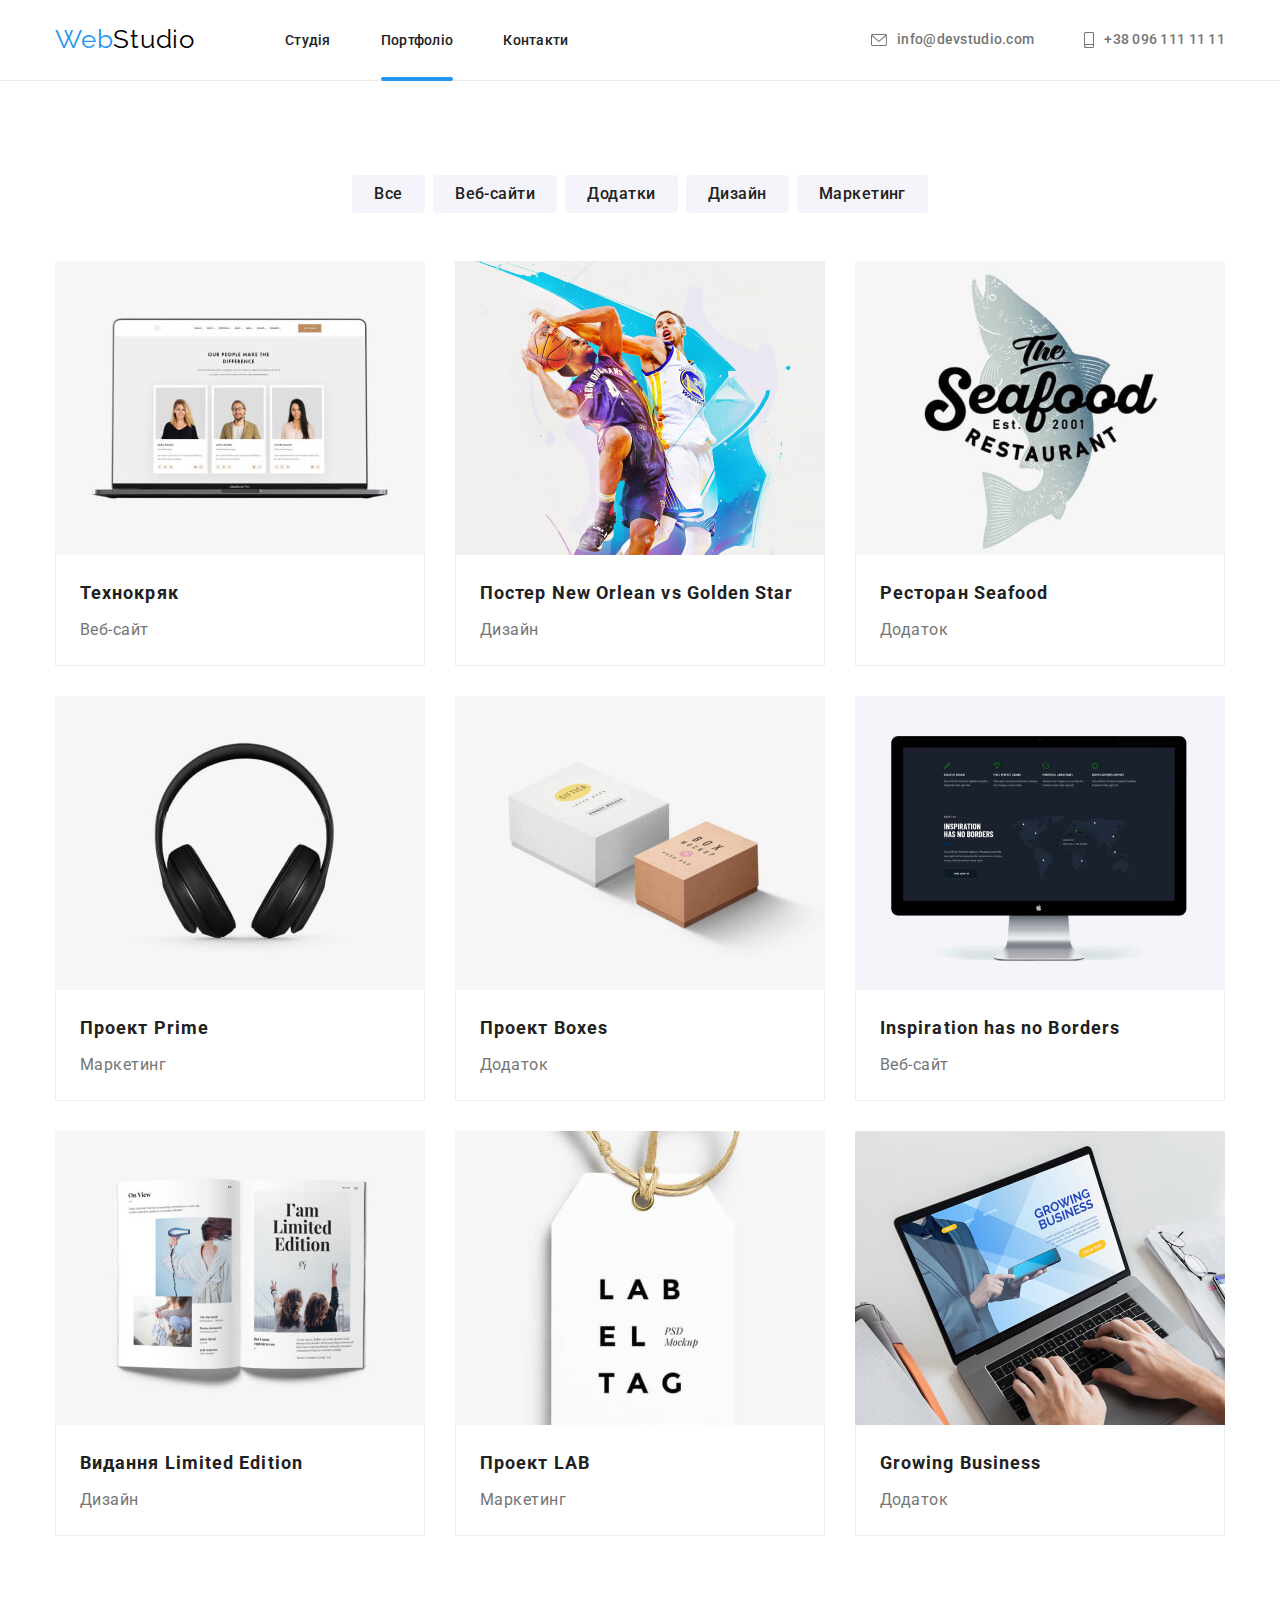
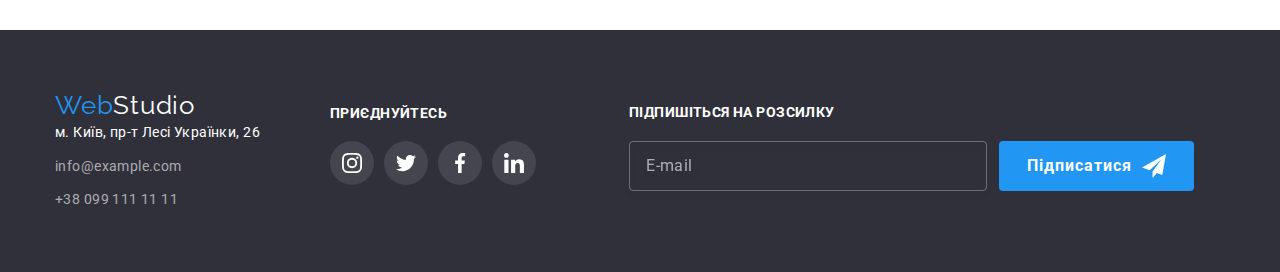
==== commit b859fa45: "в изображения добавлена ленивая загрузка" ====
--- a/portfolio.html
+++ b/portfolio.html
@@ -105,7 +105,7 @@
                   <source
                     srcset="./images/portfolio/450px/img-portfolio-w450.jpg, ./images/portfolio/450px/img-portfolio-w450-@2x.jpg 2x"
                     media="(min-width: 480px)">
-                  <img src="./images/portfolio/450px/img-portfolio-w450.jpg" alt="Экран ноутбука" />
+                  <img src="./images/portfolio/450px/img-portfolio-w450.jpg" alt="Экран ноутбука" loading="lazy" />
                 </picture>
 
                 <div class="projects-list__overlay">
@@ -135,7 +135,7 @@
                   <source
                     srcset="./images/portfolio/450px/img-portfolio-w450-1.jpg, ./images/portfolio/450px/img-portfolio-w450-@2x-1.jpg 2x"
                     media="(min-width: 480px)">
-                  <img src="./images/img-1.jpg" alt="Два баскетболиста" />
+                  <img src="./images/img-1.jpg" alt="Два баскетболиста" loading="lazy" />
                 </picture>
 
                 <div class="projects-list__overlay">
@@ -165,7 +165,7 @@
                   <source
                     srcset="./images/portfolio/450px/img-portfolio-w450-2.jpg, ./images/portfolio/450px/img-portfolio-w450-@2x-2.jpg 2x"
                     media="(min-width: 480px)">
-                  <img src="./images/img-2.jpg" alt="Логотип ресторана в виде рыбы" />
+                  <img src="./images/img-2.jpg" alt="Логотип ресторана в виде рыбы" loading="lazy" />
                 </picture>
 
                 <div class="projects-list__overlay">
@@ -195,7 +195,7 @@
                   <source
                     srcset="./images/portfolio/450px/img-portfolio-w450-3.jpg, ./images/portfolio/450px/img-portfolio-w450-@2x-3.jpg 2x"
                     media="(min-width: 480px)">
-                  <img src="./images/img-3.jpg" alt="Наушники" />
+                  <img src="./images/img-3.jpg" alt="Наушники" loading="lazy" />
                 </picture>
 
                 <div class="projects-list__overlay">
@@ -225,7 +225,7 @@
                   <source
                     srcset="./images/portfolio/450px/img-portfolio-w450-4.jpg, ./images/portfolio/450px/img-portfolio-w450-@2x-4.jpg 2x"
                     media="(min-width: 480px)">
-                  <img src="./images/img-4.jpg" alt="Две коробочки" />
+                  <img src="./images/img-4.jpg" alt="Две коробочки" loading="lazy" />
                 </picture>
 
                 <div class="projects-list__overlay">
@@ -255,7 +255,7 @@
                   <source
                     srcset="./images/portfolio/450px/img-portfolio-w450-5.jpg, ./images/portfolio/450px/img-portfolio-w450-@2x-5.jpg 2x"
                     media="(min-width: 480px)">
-                  <img src="./images/img-5.jpg" alt="Монитор" />
+                  <img src="./images/img-5.jpg" alt="Монитор" loading="lazy" />
                 </picture>
 
                 <div class="projects-list__overlay">
@@ -285,7 +285,7 @@
                   <source
                     srcset="./images/portfolio/450px/img-portfolio-w450-6.jpg, ./images/portfolio/450px/img-portfolio-w450-@2x-6.jpg 2x"
                     media="(min-width: 480px)">
-                  <img src="./images/img-6.jpg" alt="Журнал" />
+                  <img src="./images/img-6.jpg" alt="Журнал" loading="lazy" />
                 </picture>
 
 
@@ -316,7 +316,7 @@
                   <source
                     srcset="./images/portfolio/450px/img-portfolio-w450-7.jpg, ./images/portfolio/450px/img-portfolio-w450-@2x-7.jpg 2x"
                     media="(min-width: 480px)">
-                  <img src="./images/img-7.jpg" alt="Ярлык" />
+                  <img src="./images/img-7.jpg" alt="Ярлык" loading="lazy" />
                 </picture>
 
                 <div class="projects-list__overlay">
@@ -346,7 +346,7 @@
                   <source
                     srcset="./images/portfolio/450px/img-portfolio-w450-8.jpg, ./images/portfolio/450px/img-portfolio-w450-@2x-8.jpg 2x"
                     media="(min-width: 480px)">
-                  <img src="./images/img-8.jpg" alt="Ноутбук" />
+                  <img src="./images/img-8.jpg" alt="Ноутбук" loading="lazy" />
                 </picture>
 
                 <div class="projects-list__overlay">
--- a/css/main.min.css
+++ b/css/main.min.css
@@ -1 +1 @@
-*,*::before,*::after{box-sizing:border-box}h1,h2,h3,p,ul{margin:0;padding:0}img{max-width:100%;display:block}*:focus{outline-color:var(--accent-color)}a{text-decoration:none}a{font-size:26px;line-height:1.2;letter-spacing:.03em;transition:color 250ms cubic-bezier(0.4, 0, 0.2, 1),fill 250ms cubic-bezier(0.4, 0, 0.2, 1),border 250ms cubic-bezier(0.4, 0, 0.2, 1),background-color 250ms cubic-bezier(0.4, 0, 0.2, 1),box-shadow 250ms cubic-bezier(0.4, 0, 0.2, 1)}ul{list-style-type:none}body{color:var(--title-text-color);background-color:var(--white-text-color);font-family:"Roboto",sans-serif}body.mob-menu-open{overflow:hidden}body.modal-open{overflow:hidden}.container{margin:0 auto;padding:0 15px;max-width:480px}@media screen and (min-width: 768px){.container{max-width:768px}}@media screen and (min-width: 1200px){.container{max-width:1200px}}.button{border:none;border-radius:4px;text-align:center;background-color:#fff}.section-header{margin-bottom:30px;font-size:36px;line-height:1.16;text-align:center;letter-spacing:.03em}@media screen and (min-width: 1200px){.section-header{margin-bottom:50px}}.is-hidden{position:absolute;white-space:nowrap;width:1px;height:1px;overflow:hidden;border:0;padding:0;clip:rect(0 0 0 0);clip-path:inset(50%);margin:-1px}:root{--background-page-color: #e5e5e5;--title-text-color: #212121;--paragraph-text-color: #757575;--accent-color: #2196f3;--black-text-color: #000000;--white-text-color: #ffffff;--bgc-footer: #2f303a;--bgc-teams: #f5f4fa}.logo{color:var(--accent-color)}.header__logo,.footer__logo{font-family:"Raleway",sans-serif}.logo__part--black{color:var(--black-text-color)}.logo__part--white{color:var(--white-text-color)}@media screen and (min-width: 768px){.header{border-bottom:1px solid #ececec}}.header__container{display:flex;align-items:center}@media screen and (max-width: 1199px){.header__container{padding:10px 15px}}@media screen and (min-width: 768px)and (max-width: 1199px){.header__container{padding:22px 15px}}.header__mob-menu{z-index:2;display:none}@media screen and (max-width: 767px){.header__mob-menu--is-open{position:fixed;width:100%;height:100vh;background-color:#fff;display:flex;flex-direction:column;justify-content:space-between;top:0;left:0;padding:48px 40px;transform:translateX(0)}}.mob-menu__item:not(:last-child){margin-bottom:32px}.mob-menu__link{font-weight:500;font-size:40px;line-height:47px;letter-spacing:.02em;color:#212121}.mob-menu__link--current{color:var(--accent-color)}.mob-menu__contacts{display:flex;flex-direction:column-reverse}.mob-menu__contacts li:last-child a{font-weight:500;font-size:34px;line-height:1.33;letter-spacing:.02em;color:#2196f3}@media screen and (max-width: 479px){.mob-menu__contacts li:last-child a{font-size:calc(12px + 4.375vw)}}.mob-menu__contacts li{margin-top:32px}.mob-menu__contacts li:first-child a{font-weight:500;font-size:24px;line-height:1.16;letter-spacing:.02em;color:#757575}@media screen and (max-width: 479px){.mob-menu__contacts li:first-child a{font-size:calc(12px + 2.5vw)}}.mob-menu__soc-media{margin-top:64px}.mob-menu__soc-media li{display:inline-block}.mob-menu__soc-media li:not(:last-child){padding-right:10px;border-right:1px solid rgba(33,33,33,.2)}.mob-menu__soc-media li:not(:first-child){padding-left:10px}.mob-menu__soc-media a{font-weight:500;font-size:18px;line-height:1.22;letter-spacing:.02em;color:#2196f3}@media screen and (max-width: 479px){.mob-menu__soc-media a{font-size:calc(5px + 1.4583333333vw)}}@media screen and (max-width: 767px){.navigation{display:none}}.header__burger-btn{margin-left:auto;z-index:3}.header__burger-btn:hover{cursor:pointer}.header__burger-btn+.header__mob-menu{transform:translateX(0)}.header__burger-btn .burger-btn__close-icon{display:none}.header__burger-btn--is-open .burger-btn__close-icon{display:block}.header__burger-btn--is-open .burger-btn__burger-icon{display:none}@media screen and (min-width: 768px){.header__burger-btn{display:none}}.header__burger-btn:hover .burger-btn__icon{fill:#2196f3}.header__burger-btn .burger-btn__icon{transition:fill 250ms cubic-bezier(0.4, 0, 0.2, 1)}@media screen and (min-width: 768px){.navigation__list{margin-left:90px;display:flex}}@media screen and (min-width: 768px){.navigation__list>*:not(:last-child){margin-right:50px}}@media screen and (min-width: 768px){.navigation__link--current{position:relative;color:var(--accent-color)}}@media screen and (min-width: 768px){.navigation__link--current::after{position:absolute;bottom:-1px;left:0;width:100%;height:4px;border-radius:2px;content:"";background-color:var(--accent-color)}}@media screen and (min-width: 768px){.navigation__link{padding:32px 0;font-weight:500;font-size:14px;line-height:1.14;letter-spacing:.02em;color:var(--title-text-color)}.navigation__link:hover{color:var(--accent-color)}.navigation__link:focus{color:var(--accent-color)}}.header__contacts{margin-left:auto}@media screen and (max-width: 767px){.header__contacts{display:none}}@media screen and (min-width: 1200px){.header__contacts{display:flex}}@media screen and (min-width: 768px)and (max-width: 1199px){.header__contacts li:not(:last-child){margin-bottom:10px}}@media screen and (min-width: 1200px){.header__contacts>*:not(:last-child){margin-right:50px}}@media screen and (min-width: 768px){.contacts__link{display:flex;align-items:center;font-weight:500;font-size:14px;line-height:1.14;letter-spacing:.02em;color:var(--paragraph-text-color);fill:var(--paragraph-text-color)}}@media screen and (min-width: 1200px){.contacts__link{padding:32px 0}}.contacts__icon{margin-right:10px}.contacts__link:focus,.contacts__link:hover{color:var(--accent-color);fill:var(--accent-color)}.hero{margin:0 auto;padding:118px 0;background-color:var(--bgc-footer);text-align:center;background-image:linear-gradient(to right, rgba(47, 48, 58, 0.4), rgba(47, 48, 58, 0.4)),url(../../images/bg-hero/img-bg-hero-mob.jpg);background-repeat:no-repeat;background-size:cover;background-position:center}@media screen and (max-width: 767px){.hero{max-width:480px}}@media screen and (min-device-pixel-ratio: 2),screen and (min-resolution: 192dpi),screen and (min-resolution: 2dppx){.hero{background-image:linear-gradient(to right, rgba(47, 48, 58, 0.4), rgba(47, 48, 58, 0.4)),url(../../images/bg-hero/img-bg-hero-mob@2x.jpg)}}@media screen and (min-width: 768px){.hero{max-width:768px;background-image:linear-gradient(to right, rgba(47, 48, 58, 0.4), rgba(47, 48, 58, 0.4)),url(../../images/bg-hero/img-bg-hero-tablet.jpg)}}@media screen and (min-width: 768px)and (min-device-pixel-ratio: 2),screen and (min-width: 768px)and (min-resolution: 192dpi),screen and (min-width: 768px)and (min-resolution: 2dppx){.hero{background-image:linear-gradient(to right, rgba(47, 48, 58, 0.4), rgba(47, 48, 58, 0.4)),url(../../images/bg-hero/img-bg-hero-tablet@2x.jpg)}}@media screen and (min-width: 1200px){.hero{max-width:1600px;padding:200px 0;background-image:linear-gradient(to right, rgba(47, 48, 58, 0.4), rgba(47, 48, 58, 0.4)),url(../../images/bg-hero/Img-bg-hero-destop.jpg)}}@media screen and (min-width: 1200px)and (min-device-pixel-ratio: 2),screen and (min-width: 1200px)and (min-resolution: 192dpi),screen and (min-width: 1200px)and (min-resolution: 2dppx){.hero{background-image:linear-gradient(to right, rgba(47, 48, 58, 0.4), rgba(47, 48, 58, 0.4)),url(../../images/bg-hero/Img-bg-hero-destop@2x.jpg)}}.hero__main-title{font-weight:900;font-size:26px;line-height:1.62;letter-spacing:.06em;text-transform:uppercase;color:var(--white-text-color)}@media screen and (min-width: 1200px){.hero__main-title{font-size:44px;line-height:1.4}}.hero__button{margin-top:30px;padding:10px 24px}@media screen and (min-width: 1200px){.hero__button{padding-left:32px;padding-right:32px}}.hero__button{background-color:var(--accent-color);color:var(--white-text-color);font-weight:700;font-size:16px;line-height:1.87;align-items:center;letter-spacing:.06em;cursor:pointer}.qualities{padding:60px 0}@media screen and (min-width: 1200px){.qualities{padding:94px 0}}@media screen and (min-width: 768px){.qualities__list{display:flex;flex-wrap:wrap;gap:30px}}@media screen and (max-width: 767px){.qualities__item:not(:last-child){margin-bottom:30px}}@media screen and (min-width: 768px){.qualities__item{width:calc((100% - 30px)/2)}}@media screen and (min-width: 1200px){.qualities__item{width:calc((100% - 90px)/4)}}.qualities__box{display:flex;align-items:center;justify-content:center;height:120px;margin-bottom:30px;border-radius:4px;background-color:var(--bgc-teams)}.qualities__icon{height:70px;width:70px}.qualities__sub-title{font-size:14px;line-height:1.14;letter-spacing:.03em;text-transform:uppercase;text-align:center}.qualities__text{margin-top:10px;color:var(--paragraph-text-color);font-weight:normal;font-size:14px;line-height:1.7;letter-spacing:.03em}.we-doing{padding-bottom:94px}@media screen and (max-width: 1199px){.we-doing{display:none}}.we-doing__list{display:flex}.we-doing__item{position:relative}.we-doing__item:not(:last-child){margin-right:30px}.we-doing__text{position:absolute;display:flex;align-items:center;justify-content:center;bottom:0;left:0;width:100%;height:70px;color:#fff;background:rgba(47,48,58,.8);text-transform:uppercase;font-weight:700;font-size:14px;line-height:1.14;text-align:center;letter-spacing:.03em}.our-team{padding:60px 0;background-color:var(--bgc-teams)}@media screen and (min-width: 1200px){.our-team{padding:94px 0}}@media screen and (min-width: 768px){.teams{display:flex;flex-wrap:wrap;gap:30px}}.teams__item{text-align:center;background:var(--white-text-color);box-shadow:0px 1px 3px rgba(0,0,0,.12),0px 1px 1px rgba(0,0,0,.14),0px 2px 1px rgba(0,0,0,.2);border-radius:0px 0px 4px 4px}@media screen and (min-width: 768px){.teams__item{width:calc((100% - 30px)/2)}}@media screen and (min-width: 1200px){.teams__item{width:calc((100% - 90px)/4)}}@media screen and (max-width: 767px){.teams__item:not(:last-child){margin-bottom:30px}}.teams__box{padding-top:30px;padding-bottom:24px}.teams__title{font-weight:500;font-size:16px;line-height:1.18;letter-spacing:.03em}.teams__text{margin-top:10px;margin-bottom:16px;font-size:16px;line-height:1.18;letter-spacing:.03em;color:var(--paragraph-text-color)}.soc-media{display:flex;justify-content:center}.soc-media__link{display:flex;align-items:center;justify-content:center;height:44px;width:44px;background-color:var(--white-text-color);border-radius:50%;fill:#afb1b8}.soc-media__link:hover{background-color:var(--accent-color);fill:var(--white-text-color);outline:none}.soc-media__link:focus{background-color:var(--accent-color);fill:var(--white-text-color);outline:none}.soc-media__item:not(:last-child){margin-right:10px}.clients{padding:60px 0}@media screen and (min-width: 1200px){.clients{padding:94px 0}}.clients__labels{display:flex;flex-wrap:wrap;gap:30px}.clients__item{height:92px;width:100%}@media screen and (min-width: 480px){.clients__item{display:flex;align-items:center;justify-content:center;width:calc((100% - 30px)/2)}}@media screen and (min-width: 768px){.clients__item{width:226px}}@media screen and (min-width: 1200px){.clients__item{width:170px}}.clients__link{width:100%;height:100%;display:flex;align-items:center;justify-content:center;border:1px solid #afb1b8;border-radius:4px;fill:#afb1b8}.clients__link:hover{fill:var(--accent-color);border:1px solid var(--accent-color);outline:none}.clients__link:hover{fill:var(--accent-color);border:1px solid var(--accent-color);outline:none}.footer{padding:60px 0;background-color:var(--bgc-footer)}@media screen and (max-width: 1199px){.footer{text-align:center}}@media screen and (min-width: 768px){.footer__container{display:flex;flex-wrap:wrap}}@media screen and (max-width: 1199px){.footer__container{justify-content:center}}.footer__box{padding-bottom:60px}@media screen and (min-width: 768px){.footer__box{margin-right:168px}}@media screen and (min-width: 1200px){.footer__box{margin-right:70px}}.footer__address{margin-top:20px}.footer__media-box{padding-bottom:60px}@media screen and (min-width: 1200px){.footer__media-box{padding-top:15px}}.soc-media__link--brown{fill:var(--white-text-color);background-color:rgba(255,255,255,.1)}.footer__media-header{font-family:"Roboto";font-style:normal;font-weight:700;font-size:14px;line-height:16px;letter-spacing:.03em;text-transform:uppercase;margin-bottom:20px;color:#fff}.footer__contacts>*:not(:last-child){margin-bottom:10px}.contacts-footer__link{font-style:normal;font-size:14px;line-height:1.7;letter-spacing:.03em;color:rgba(255,255,255,.6)}.contacts-footer__link--home{color:var(--white-text-color)}.contacts-footer__link:hover{color:var(--accent-color)}.contacts-footer__link:focus{color:var(--accent-color)}.footer__form{padding-top:15px}@media screen and (min-width: 1200px){.footer__form{margin-left:93px}}.form-footer__title{font-size:14px;line-height:1.14;letter-spacing:.03em;text-transform:uppercase;color:var(--white-text-color);margin-bottom:20px}@media screen and (min-width: 1200px){.form-footer__holder{display:flex;max-width:450px}}.form-footer__button{display:flex;align-items:center;cursor:pointer;margin:0 auto;background-color:var(--accent-color);padding:10px 28px;font-weight:700;font-size:16px;line-height:1.88;letter-spacing:.06em;color:var(--white-text-color)}@media screen and (max-width: 767px){.form-footer__button{margin-top:20px}}.button__icon{margin-left:10px;fill:var(--white-text-color)}.form-footer__input{width:100%;padding:15px 0;padding-left:16px;border:1px solid rgba(255,255,255,.3);box-sizing:border-box;filter:drop-shadow(0px 4px 4px rgba(0, 0, 0, 0.15));border-radius:4px;background-color:inherit;color:var(--white-text-color);filter:drop-shadow(0px 4px 4px rgba(0, 0, 0, 0.15));border-radius:4px}@media screen and (min-width: 480px){.form-footer__input{width:450px}}@media screen and (min-width: 1200px){.form-footer__input{width:358px;margin-right:12px}}@media screen and (max-width: 1199px){.form-footer__input{margin-bottom:20px}}.form-footer__input::placeholder{font-size:16px;line-height:1.25;display:flex;align-items:center;letter-spacing:.03em;color:rgba(255,255,255,.6)}.portfolio{padding:60px 0}@media screen and (min-width: 1200px){.portfolio{padding:94px 0}}.btn-list{display:flex;flex-wrap:wrap;margin-bottom:40px;gap:8px}@media screen and (max-width: 767px){.btn-list{max-width:350px}}@media screen and (min-width: 768px){.btn-list{margin-bottom:30px;justify-content:center}}@media screen and (min-width: 1200px){.btn-list{margin-bottom:48px}}@media screen and (min-width: 768px){.btn-list__item:not(:last-child){margin-right:8px}}.button__filter{min-width:73px;padding:6px 22px;background-color:#f5f4fa;color:#212121;font-weight:500;font-size:16px;line-height:1.62;letter-spacing:.03em;transition:color 250ms cubic-bezier(0.4, 0, 0.2, 1),border 250ms cubic-bezier(0.4, 0, 0.2, 1),background-color 250ms cubic-bezier(0.4, 0, 0.2, 1),box-shadow 250ms cubic-bezier(0.4, 0, 0.2, 1)}.button__filter:hover,.button__filter:focus{cursor:pointer;box-shadow:0px 3px 1px rgba(0,0,0,.1),0px 1px 2px rgba(0,0,0,.08),0px 2px 2px rgba(0,0,0,.12);background-color:var(--accent-color);color:var(--white-text-color)}.portfolio__projects{align-items:stretch}@media screen and (min-width: 768px){.portfolio__projects{display:flex;flex-wrap:wrap;gap:30px}}.projects-list__item{display:flex;flex-direction:column;width:100%}@media screen and (max-width: 767px){.projects-list__item:not(:last-child){margin-bottom:30px}}@media screen and (min-width: 768px){.projects-list__item{width:calc((100% - 30px)/2)}}@media screen and (min-width: 1200px){.projects-list__item{width:calc((100% - 60px)/3)}}.projects-list__box{flex-grow:1;padding:20px 24px;border:1px solid #eee;border-top:none}.projects-list__title{font-size:18px;line-height:2;letter-spacing:.06em;color:#212121}.projects-list__text{margin-top:4px;font-size:16px;line-height:1.87;letter-spacing:.03em;color:var(--paragraph-text-color)}.projects-list__link{height:100%;display:flex;flex-direction:column}.projects-list__link:focus,.projects-list__link:hover{box-shadow:0px 1px 1px rgba(0,0,0,.12),0px 4px 4px rgba(0,0,0,.06),1px 4px 6px rgba(0,0,0,.16)}.projects-list__link:focus .projects-list__overlay,.projects-list__link:hover .projects-list__overlay{transform:translateY(-100%)}.projects-list__holder{position:relative;overflow:hidden}.projects-list__overlay{height:100%;position:absolute;padding:63px 24px;top:100%;left:0;transition:transform 250ms cubic-bezier(0.4, 0, 0.2, 1);background:rgba(33,150,243,.9)}.projects-list__overlay-text{font-family:"Roboto";font-style:normal;font-weight:400;font-size:18px;line-height:28px;letter-spacing:.03em;color:#fff}.backdrop{z-index:6;position:fixed;top:0;left:0;width:100%;height:100%;overflow-y:scroll;opacity:1;background:rgba(0,0,0,.2);transition:opacity 250ms cubic-bezier(0.4, 0, 0.2, 1)}.backdrop--closed{opacity:0;pointer-events:none}.modal{padding:40px;position:absolute;width:calc(100% - 30px);max-width:450px;background-color:var(--white-text-color);top:50%;left:50%;transform:translate(-50%, -50%) scale(1);transition:transform 250ms cubic-bezier(0.4, 0, 0.2, 1)}@media screen and (min-width: 1200px){.modal{min-width:528px}}.backdrop--closed .modal{transform:translate(-50%, -50%) scale(1.1)}.form-hero__box{margin-top:4px;position:relative}.form-hero__item:not(:last-child){margin-bottom:10px}.form-hero__list{margin-bottom:20px}.form-hero__icon{position:absolute;top:11px;left:12px}.form-hero__input{height:40px;padding-left:42px;width:100%;border:1px solid rgba(33,33,33,.2);border-radius:4px}.form-hero__icon{fill:inherit;transition:fill 250ms cubic-bezier(0.4, 0, 0.2, 1)}.form-hero__input:focus+.form-hero__icon{fill:var(--accent-color)}.form-hero__label{font-size:12px;line-height:1,16;letter-spacing:.01em;color:var(--paragraph-text-color)}.form-hero__label:hover{cursor:pointer}.form-hero__label:focus{cursor:pointer}.form-hero__textarea-comment{width:100%;resize:none;border:1px solid rgba(33,33,33,.2);border-radius:4px;padding:12px 16px;height:120px;margin-top:4px}.form-hero__textarea-comment::placeholder{font-size:12px;line-height:14px;letter-spacing:.01em;color:rgba(117,117,117,.5)}.form-hero__title{font-size:20px;line-height:1,15;text-align:center;letter-spacing:.03em;color:#212121;margin-bottom:12px}.checkbox__link{font-weight:400;font-size:12px;line-height:1.16;letter-spacing:.03em;color:#2196f3;text-decoration:underline}.checkbox__text{font-weight:400;font-size:12px;line-height:1.16;letter-spacing:.03em;color:#757575;margin-left:20px}.form-hero__lable{position:relative;margin:0 auto;display:flex;align-items:center}.form-hero__lable:hover{cursor:pointer}.checkbox__icon{position:absolute;left:0;top:50%;transform:translateY(-50%);border:2px solid #000;background-color:#fff;fill:#fff}.checkbox:checked~.checkbox__icon{background-color:var(--accent-color);border:none}.checkbox__icon{position:absolute;left:0;top:50%;transform:translateY(-50%);border:2px solid #000}.modal__btn-close{position:absolute;display:flex;align-items:center;justify-content:center;width:30px;height:30px;right:8px;top:8px;border-radius:50%;border:1px solid rgba(0,0,0,.1);cursor:pointer;transition:fill 250ms cubic-bezier(0.4, 0, 0.2, 1);background-color:var(--white-text-color)}.modal__btn-close:hover{fill:var(--accent-color)}.form-hero__btn-submit{cursor:pointer;display:block;margin:0 auto;margin-top:30px;background-color:var(--accent-color);padding:10px 52px;font-weight:700;font-size:16px;line-height:1.88;letter-spacing:.06em;color:#fff}/*# sourceMappingURL=main.min.css.map */+*,*::before,*::after{box-sizing:border-box}h1,h2,h3,p,ul{margin:0;padding:0}img{max-width:100%;display:block}*:focus{outline-color:var(--accent-color)}a{text-decoration:none}a{font-size:26px;line-height:1.2;letter-spacing:.03em;transition:color 250ms cubic-bezier(0.4, 0, 0.2, 1),fill 250ms cubic-bezier(0.4, 0, 0.2, 1),border 250ms cubic-bezier(0.4, 0, 0.2, 1),background-color 250ms cubic-bezier(0.4, 0, 0.2, 1),box-shadow 250ms cubic-bezier(0.4, 0, 0.2, 1)}ul{list-style-type:none}body{color:var(--title-text-color);background-color:var(--white-text-color);font-family:"Roboto",sans-serif}body.mob-menu-open{overflow:hidden}body.modal-open{overflow:hidden}.container{margin:0 auto;padding:0 15px;max-width:480px}@media screen and (min-width: 768px){.container{max-width:768px}}@media screen and (min-width: 1200px){.container{max-width:1200px}}.button{border:none;border-radius:4px;text-align:center;background-color:#fff}.section-header{margin-bottom:30px;font-size:28px;line-height:1.17;text-align:center}@media screen and (min-width: 1200px){.section-header{margin-bottom:50px;font-size:36px;line-height:1.16}}.is-hidden{position:absolute;white-space:nowrap;width:1px;height:1px;overflow:hidden;border:0;padding:0;clip:rect(0 0 0 0);clip-path:inset(50%);margin:-1px}:root{--background-page-color: #e5e5e5;--title-text-color: #212121;--paragraph-text-color: #757575;--accent-color: #2196f3;--black-text-color: #000000;--white-text-color: #ffffff;--bgc-footer: #2f303a;--bgc-teams: #f5f4fa}.logo{color:var(--accent-color)}.header__logo,.footer__logo{font-family:"Raleway",sans-serif}.logo__part--black{color:var(--black-text-color)}.logo__part--white{color:var(--white-text-color)}.header{border-bottom:1px solid #ececec}.header__container{display:flex;align-items:center}@media screen and (max-width: 1199px){.header__container{padding:10px 15px}}@media screen and (min-width: 768px)and (max-width: 1199px){.header__container{padding:22px 15px}}.header__mob-menu{opacity:0;pointer-events:none;transform:translateX(-100%);transition:transform 250ms linear,opacity 250ms linear 250ms;position:fixed;width:100%;height:100vh;background-color:#fff;display:flex;flex-direction:column;justify-content:space-between;top:0;left:0;padding:48px 40px}.header__mob-menu--is-open{pointer-events:auto;transform:translateX(0);transition:opacity 250ms linear,transform 250ms linear 250ms;opacity:1;z-index:2}@media screen and (min-width: 768px){.header__mob-menu{display:none}}.mob-menu__item:not(:last-child){margin-bottom:32px}.mob-menu__link{font-weight:500;font-size:40px;line-height:47px;letter-spacing:.02em;color:#212121}.mob-menu__link--current{color:var(--accent-color)}.mob-menu__contacts{display:flex;flex-direction:column-reverse}.mob-menu__contacts li:last-child a{font-weight:500;font-size:34px;line-height:1.33;letter-spacing:.02em;color:#2196f3}@media screen and (max-width: 479px){.mob-menu__contacts li:last-child a{font-size:calc(12px + 4.375vw)}}.mob-menu__contacts li{margin-top:32px}.mob-menu__contacts li:first-child a{font-weight:500;font-size:24px;line-height:1.16;letter-spacing:.02em;color:#757575}@media screen and (max-width: 479px){.mob-menu__contacts li:first-child a{font-size:calc(12px + 2.5vw)}}.mob-menu__soc-media{margin-top:64px}.mob-menu__soc-media li{display:inline-block}.mob-menu__soc-media li:not(:last-child){padding-right:10px;border-right:1px solid rgba(33,33,33,.2)}.mob-menu__soc-media li:not(:first-child){padding-left:10px}.mob-menu__soc-media a{font-weight:500;font-size:18px;line-height:1.22;letter-spacing:.02em;color:#2196f3}@media screen and (max-width: 479px){.mob-menu__soc-media a{font-size:calc(5px + 1.4583333333vw)}}@media screen and (max-width: 767px){.navigation{display:none}}.header__burger-btn{margin-left:auto;z-index:3}.header__burger-btn:hover{cursor:pointer}.header__burger-btn .burger-btn__close-icon{display:none}.header__burger-btn--is-open .burger-btn__close-icon{display:block}.header__burger-btn--is-open .burger-btn__burger-icon{display:none}@media screen and (min-width: 768px){.header__burger-btn{display:none}}.header__burger-btn:hover .burger-btn__icon{fill:#2196f3}.header__burger-btn .burger-btn__icon{transition:fill 250ms cubic-bezier(0.4, 0, 0.2, 1)}@media screen and (min-width: 768px){.navigation__list{margin-left:90px;display:flex}}@media screen and (min-width: 768px){.navigation__list>*:not(:last-child){margin-right:50px}}@media screen and (min-width: 768px){.navigation__link--current{position:relative;color:var(--accent-color)}}@media screen and (min-width: 768px){.navigation__link--current::after{position:absolute;bottom:-1px;left:0;width:100%;height:4px;border-radius:2px;content:"";background-color:var(--accent-color)}}@media screen and (min-width: 768px){.navigation__link{padding:32px 0;font-weight:500;font-size:14px;line-height:1.14;letter-spacing:.02em;color:var(--title-text-color)}.navigation__link:hover{color:var(--accent-color)}.navigation__link:focus{color:var(--accent-color)}}.header__contacts{margin-left:auto}@media screen and (max-width: 767px){.header__contacts{display:none}}@media screen and (min-width: 1200px){.header__contacts{display:flex}}@media screen and (min-width: 768px)and (max-width: 1199px){.header__contacts li:not(:last-child){margin-bottom:10px}}@media screen and (min-width: 1200px){.header__contacts>*:not(:last-child){margin-right:50px}}@media screen and (min-width: 768px){.contacts__link{display:flex;align-items:center;font-weight:500;font-size:12px;line-height:1.16;letter-spacing:.02em;color:var(--paragraph-text-color);fill:var(--paragraph-text-color)}}@media screen and (min-width: 1200px){.contacts__link{padding:32px 0;font-size:14px;line-height:1.14}}.contacts__icon{margin-right:10px}.contacts__link:focus,.contacts__link:hover{color:var(--accent-color);fill:var(--accent-color)}.hero{margin:0 auto;padding:118px 0;background-color:var(--bgc-footer);text-align:center;background-image:linear-gradient(to right, rgba(47, 48, 58, 0.4), rgba(47, 48, 58, 0.4)),url(../images/bg-hero/img-bg-hero-mob.jpg);background-repeat:no-repeat;background-size:cover;background-position:center}@media screen and (max-width: 767px){.hero{max-width:480px}}@media screen and (min-device-pixel-ratio: 2),screen and (min-resolution: 192dpi),screen and (min-resolution: 2dppx){.hero{background-image:linear-gradient(to right, rgba(47, 48, 58, 0.4), rgba(47, 48, 58, 0.4)),url(../images/bg-hero/img-bg-hero-mob@2x.jpg)}}@media screen and (min-width: 768px){.hero{max-width:768px;background-image:linear-gradient(to right, rgba(47, 48, 58, 0.4), rgba(47, 48, 58, 0.4)),url(../images/bg-hero/img-bg-hero-tablet.jpg)}}@media screen and (min-width: 768px)and (min-device-pixel-ratio: 2),screen and (min-width: 768px)and (min-resolution: 192dpi),screen and (min-width: 768px)and (min-resolution: 2dppx){.hero{background-image:linear-gradient(to right, rgba(47, 48, 58, 0.4), rgba(47, 48, 58, 0.4)),url(../images/bg-hero/img-bg-hero-tablet@2x.jpg)}}@media screen and (min-width: 1200px){.hero{max-width:1600px;padding:200px 0;background-image:linear-gradient(to right, rgba(47, 48, 58, 0.4), rgba(47, 48, 58, 0.4)),url(../images/bg-hero/Img-bg-hero-destop.jpg)}}@media screen and (min-width: 1200px)and (min-device-pixel-ratio: 2),screen and (min-width: 1200px)and (min-resolution: 192dpi),screen and (min-width: 1200px)and (min-resolution: 2dppx){.hero{background-image:linear-gradient(to right, rgba(47, 48, 58, 0.4), rgba(47, 48, 58, 0.4)),url(../images/bg-hero/Img-bg-hero-destop@2x.jpg)}}.hero__main-title{font-weight:900;font-size:26px;line-height:1.62;letter-spacing:.06em;text-transform:uppercase;color:var(--white-text-color)}@media screen and (min-width: 1200px){.hero__main-title{font-size:44px;line-height:1.4}}.hero__button{margin-top:30px;padding:10px 24px}@media screen and (min-width: 1200px){.hero__button{padding-left:32px;padding-right:32px}}.hero__button{background-color:var(--accent-color);color:var(--white-text-color);font-weight:700;font-size:16px;line-height:1.87;align-items:center;letter-spacing:.06em;cursor:pointer}.qualities{padding:60px 0}@media screen and (min-width: 1200px){.qualities{padding:94px 0}}@media screen and (min-width: 768px){.qualities__list{display:flex;flex-wrap:wrap;gap:30px}}@media screen and (max-width: 767px){.qualities__item:not(:last-child){margin-bottom:30px}}@media screen and (min-width: 768px){.qualities__item{width:calc((100% - 30px)/2)}}@media screen and (min-width: 1200px){.qualities__item{width:calc((100% - 90px)/4)}}.qualities__box{display:flex;align-items:center;justify-content:center;height:120px;margin-bottom:30px;border-radius:4px;background-color:var(--bgc-teams)}.qualities__icon{height:70px;width:70px}.qualities__sub-title{font-size:14px;line-height:1.14;letter-spacing:.03em;text-transform:uppercase}.qualities__text{margin-top:10px;color:var(--paragraph-text-color);font-weight:normal;font-size:14px;line-height:1.7;letter-spacing:.03em}.we-doing{padding-bottom:94px}@media screen and (max-width: 1199px){.we-doing{display:none}}.we-doing__list{display:flex}.we-doing__item{position:relative}.we-doing__item:not(:last-child){margin-right:30px}.we-doing__text{position:absolute;display:flex;align-items:center;justify-content:center;bottom:0;left:0;width:100%;height:70px;color:#fff;background:rgba(47,48,58,.8);text-transform:uppercase;font-weight:700;font-size:14px;line-height:1.14;text-align:center;letter-spacing:.03em}.our-team{padding:60px 0;background-color:var(--bgc-teams)}@media screen and (min-width: 1200px){.our-team{padding:94px 0}}@media screen and (min-width: 768px){.teams{display:flex;flex-wrap:wrap;gap:30px}}.teams__item{text-align:center;background:var(--white-text-color);box-shadow:0px 1px 3px rgba(0,0,0,.12),0px 1px 1px rgba(0,0,0,.14),0px 2px 1px rgba(0,0,0,.2);border-radius:0px 0px 4px 4px}@media screen and (min-width: 768px){.teams__item{width:calc((100% - 30px)/2)}}@media screen and (min-width: 1200px){.teams__item{width:calc((100% - 90px)/4)}}@media screen and (max-width: 767px){.teams__item:not(:last-child){margin-bottom:30px}}.teams__box{padding-top:30px;padding-bottom:24px}.teams__title{font-weight:500;font-size:16px;line-height:1.18;letter-spacing:.03em}.teams__text{margin-top:10px;margin-bottom:16px;font-size:16px;line-height:1.18;letter-spacing:.03em;color:var(--paragraph-text-color)}.soc-media{display:flex;justify-content:center}.soc-media__link{display:flex;align-items:center;justify-content:center;height:44px;width:44px;background-color:var(--white-text-color);border-radius:50%;fill:#afb1b8}.soc-media__link:hover{background-color:var(--accent-color);fill:var(--white-text-color);outline:none}.soc-media__link:focus{background-color:var(--accent-color);fill:var(--white-text-color);outline:none}.soc-media__item:not(:last-child){margin-right:10px}.clients{padding:60px 0}@media screen and (min-width: 1200px){.clients{padding:94px 0}}.clients__labels{display:flex;flex-wrap:wrap;gap:30px}.clients__item{height:92px;width:100%}@media screen and (min-width: 480px){.clients__item{display:flex;align-items:center;justify-content:center;width:calc((100% - 30px)/2)}}@media screen and (min-width: 768px){.clients__item{width:226px}}@media screen and (min-width: 1200px){.clients__item{width:170px}}.clients__link{width:100%;height:100%;display:flex;align-items:center;justify-content:center;border:1px solid #afb1b8;border-radius:4px;fill:#afb1b8}.clients__link:hover{fill:var(--accent-color);border:1px solid var(--accent-color);outline:none}.clients__link:hover{fill:var(--accent-color);border:1px solid var(--accent-color);outline:none}.footer{padding:60px 0;background-color:var(--bgc-footer)}@media screen and (max-width: 1199px){.footer{text-align:center}}@media screen and (min-width: 768px){.footer__container{display:flex;flex-wrap:wrap}}@media screen and (max-width: 1199px){.footer__container{justify-content:center}}@media screen and (min-width: 768px){.footer__box{margin-right:168px}}@media screen and (min-width: 1200px){.footer__box{margin-right:70px}}.footer__address{margin-top:20px}@media screen and (min-width: 1200px){.footer__media-box{padding-top:15px}}@media screen and (max-width: 767px){.footer__media-box{margin-top:60px}}.soc-media__link--brown{fill:var(--white-text-color);background-color:rgba(255,255,255,.1)}.footer__media-header{font-family:"Roboto";font-style:normal;font-weight:700;font-size:14px;line-height:16px;letter-spacing:.03em;text-transform:uppercase;margin-bottom:20px;color:#fff}.footer__contacts>*:not(:last-child){margin-bottom:10px}.contacts-footer__link{font-style:normal;font-size:14px;line-height:1.7;letter-spacing:.03em;color:rgba(255,255,255,.6)}.contacts-footer__link--home{color:var(--white-text-color)}.contacts-footer__link:hover{color:var(--accent-color)}.contacts-footer__link:focus{color:var(--accent-color)}@media screen and (max-width: 1199px){.footer__form{margin-top:60px}}@media screen and (min-width: 1200px){.footer__form{margin-left:93px;padding-top:15px}}.form-footer__title{font-size:14px;line-height:1.14;letter-spacing:.03em;text-transform:uppercase;color:var(--white-text-color);margin-bottom:20px}@media screen and (min-width: 1200px){.form-footer__holder{display:flex;max-width:450px}}.form-footer__button{display:flex;align-items:center;cursor:pointer;margin:0 auto;background-color:var(--accent-color);padding:10px 28px;font-weight:700;font-size:16px;line-height:1.88;letter-spacing:.06em;color:var(--white-text-color)}@media screen and (max-width: 767px){.form-footer__button{margin-top:20px}}.button__icon{margin-left:10px;fill:var(--white-text-color)}.form-footer__input{width:100%;padding:15px 0;padding-left:16px;border:1px solid rgba(255,255,255,.3);box-sizing:border-box;filter:drop-shadow(0px 4px 4px rgba(0, 0, 0, 0.15));border-radius:4px;background-color:inherit;color:var(--white-text-color);filter:drop-shadow(0px 4px 4px rgba(0, 0, 0, 0.15));border-radius:4px}@media screen and (min-width: 480px){.form-footer__input{width:450px}}@media screen and (min-width: 1200px){.form-footer__input{width:358px;margin-right:12px}}@media screen and (max-width: 1199px){.form-footer__input{margin-bottom:20px}}.form-footer__input::placeholder{font-size:16px;line-height:1.25;display:flex;align-items:center;letter-spacing:.03em;color:rgba(255,255,255,.6)}.portfolio{padding:60px 0}@media screen and (min-width: 1200px){.portfolio{padding:94px 0}}.btn-list{display:flex;flex-wrap:wrap;margin-bottom:40px;gap:8px}@media screen and (max-width: 767px){.btn-list{max-width:350px}}@media screen and (min-width: 768px){.btn-list{margin-bottom:30px;justify-content:center}}@media screen and (min-width: 1200px){.btn-list{margin-bottom:48px}}.button__filter{min-width:73px;padding:6px 22px;background-color:#f5f4fa;color:#212121;font-weight:500;font-size:16px;line-height:1.62;letter-spacing:.03em;transition:color 250ms cubic-bezier(0.4, 0, 0.2, 1),border 250ms cubic-bezier(0.4, 0, 0.2, 1),background-color 250ms cubic-bezier(0.4, 0, 0.2, 1),box-shadow 250ms cubic-bezier(0.4, 0, 0.2, 1)}.button__filter:hover,.button__filter:focus{cursor:pointer;box-shadow:0px 3px 1px rgba(0,0,0,.1),0px 1px 2px rgba(0,0,0,.08),0px 2px 2px rgba(0,0,0,.12);background-color:var(--accent-color);color:var(--white-text-color)}.portfolio__projects{align-items:stretch}@media screen and (min-width: 768px){.portfolio__projects{display:flex;flex-wrap:wrap;gap:30px}}.projects-list__item{display:flex;flex-direction:column;width:100%}@media screen and (max-width: 767px){.projects-list__item:not(:last-child){margin-bottom:30px}}@media screen and (min-width: 768px){.projects-list__item{width:calc((100% - 30px)/2)}}@media screen and (min-width: 1200px){.projects-list__item{width:calc((100% - 60px)/3)}}.projects-list__box{flex-grow:1;padding:20px 24px;border:1px solid #eee;border-top:none}.projects-list__title{font-size:18px;line-height:2;letter-spacing:.06em;color:#212121}.projects-list__text{margin-top:4px;font-size:16px;line-height:1.87;letter-spacing:.03em;color:var(--paragraph-text-color)}.projects-list__link{height:100%;display:flex;flex-direction:column}.projects-list__link:focus,.projects-list__link:hover{box-shadow:0px 1px 1px rgba(0,0,0,.12),0px 4px 4px rgba(0,0,0,.06),1px 4px 6px rgba(0,0,0,.16)}.projects-list__link:focus .projects-list__overlay,.projects-list__link:hover .projects-list__overlay{transform:translateY(-100%)}.projects-list__holder{position:relative;overflow:hidden}.projects-list__overlay{height:100%;position:absolute;padding:63px 24px;top:100%;left:0;transition:transform 250ms cubic-bezier(0.4, 0, 0.2, 1);background:rgba(33,150,243,.9)}.projects-list__overlay-text{font-family:"Roboto";font-style:normal;font-weight:400;font-size:18px;line-height:28px;letter-spacing:.03em;color:#fff}.backdrop{z-index:6;position:fixed;top:0;left:0;width:100%;height:100%;overflow-y:scroll;opacity:1;background:rgba(0,0,0,.2);transition:opacity 250ms cubic-bezier(0.4, 0, 0.2, 1)}.backdrop--closed{opacity:0;pointer-events:none}.modal{padding:40px;position:absolute;width:calc(100% - 30px);max-width:450px;background-color:var(--white-text-color);top:50%;left:50%;transform:translate(-50%, -50%) scale(1);transition:transform 250ms cubic-bezier(0.4, 0, 0.2, 1)}@media screen and (min-width: 1200px){.modal{min-width:528px}}.backdrop--closed .modal{transform:translate(-50%, -50%) scale(1.1)}.form-hero__box{margin-top:4px;position:relative}.form-hero__item:not(:last-child){margin-bottom:10px}.form-hero__list{margin-bottom:20px}.form-hero__icon{position:absolute;top:11px;left:12px}.form-hero__input{height:40px;padding-left:42px;width:100%;border:1px solid rgba(33,33,33,.2);border-radius:4px}.form-hero__icon{fill:inherit;transition:fill 250ms cubic-bezier(0.4, 0, 0.2, 1)}.form-hero__input:focus+.form-hero__icon{fill:var(--accent-color)}.form-hero__label{font-size:12px;line-height:1,16;letter-spacing:.01em;color:var(--paragraph-text-color)}.form-hero__label:hover{cursor:pointer}.form-hero__label:focus{cursor:pointer}.form-hero__textarea-comment{width:100%;resize:none;border:1px solid rgba(33,33,33,.2);border-radius:4px;padding:12px 16px;height:120px;margin-top:4px}.form-hero__textarea-comment::placeholder{font-size:12px;line-height:14px;letter-spacing:.01em;color:rgba(117,117,117,.5)}.form-hero__title{font-size:20px;line-height:1,15;text-align:center;letter-spacing:.03em;color:#212121;margin-bottom:12px}.checkbox__link{font-weight:400;font-size:12px;line-height:1.16;letter-spacing:.03em;color:#2196f3;text-decoration:underline}.checkbox__text{font-weight:400;font-size:12px;line-height:1.16;letter-spacing:.03em;color:#757575;margin-left:20px}.form-hero__lable{position:relative;margin:0 auto;display:flex;align-items:center}.form-hero__lable:hover{cursor:pointer}.checkbox__icon{position:absolute;left:0;top:50%;transform:translateY(-50%);border:2px solid #000;background-color:#fff;fill:#fff}.checkbox:checked~.checkbox__icon{background-color:var(--accent-color);border:none}.checkbox__icon{position:absolute;left:0;top:50%;transform:translateY(-50%);border:2px solid #000}.modal__btn-close{position:absolute;display:flex;align-items:center;justify-content:center;width:30px;height:30px;right:8px;top:8px;border-radius:50%;border:1px solid rgba(0,0,0,.1);cursor:pointer;transition:fill 250ms cubic-bezier(0.4, 0, 0.2, 1);background-color:var(--white-text-color)}.modal__btn-close:hover{fill:var(--accent-color)}.form-hero__btn-submit{cursor:pointer;display:block;margin:0 auto;margin-top:30px;background-color:var(--accent-color);padding:10px 52px;font-weight:700;font-size:16px;line-height:1.88;letter-spacing:.06em;color:#fff}/*# sourceMappingURL=main.min.css.map */